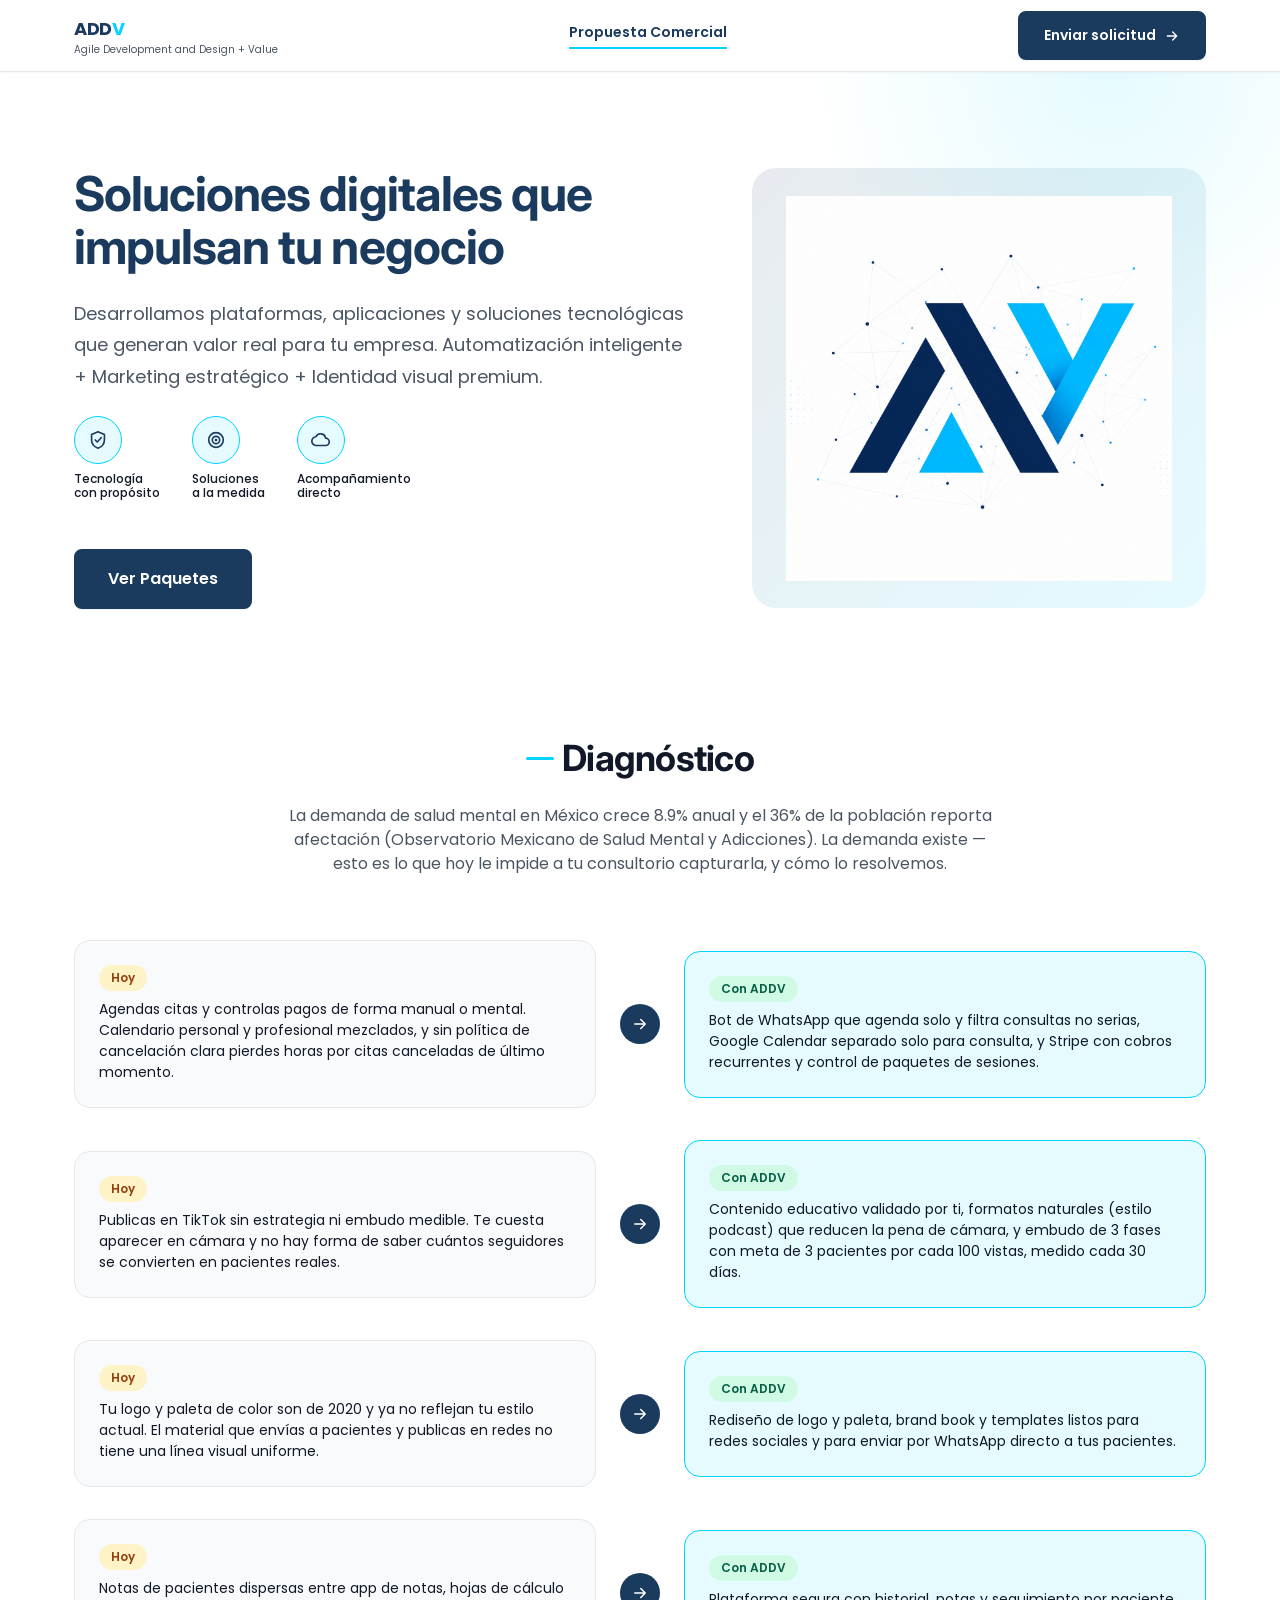
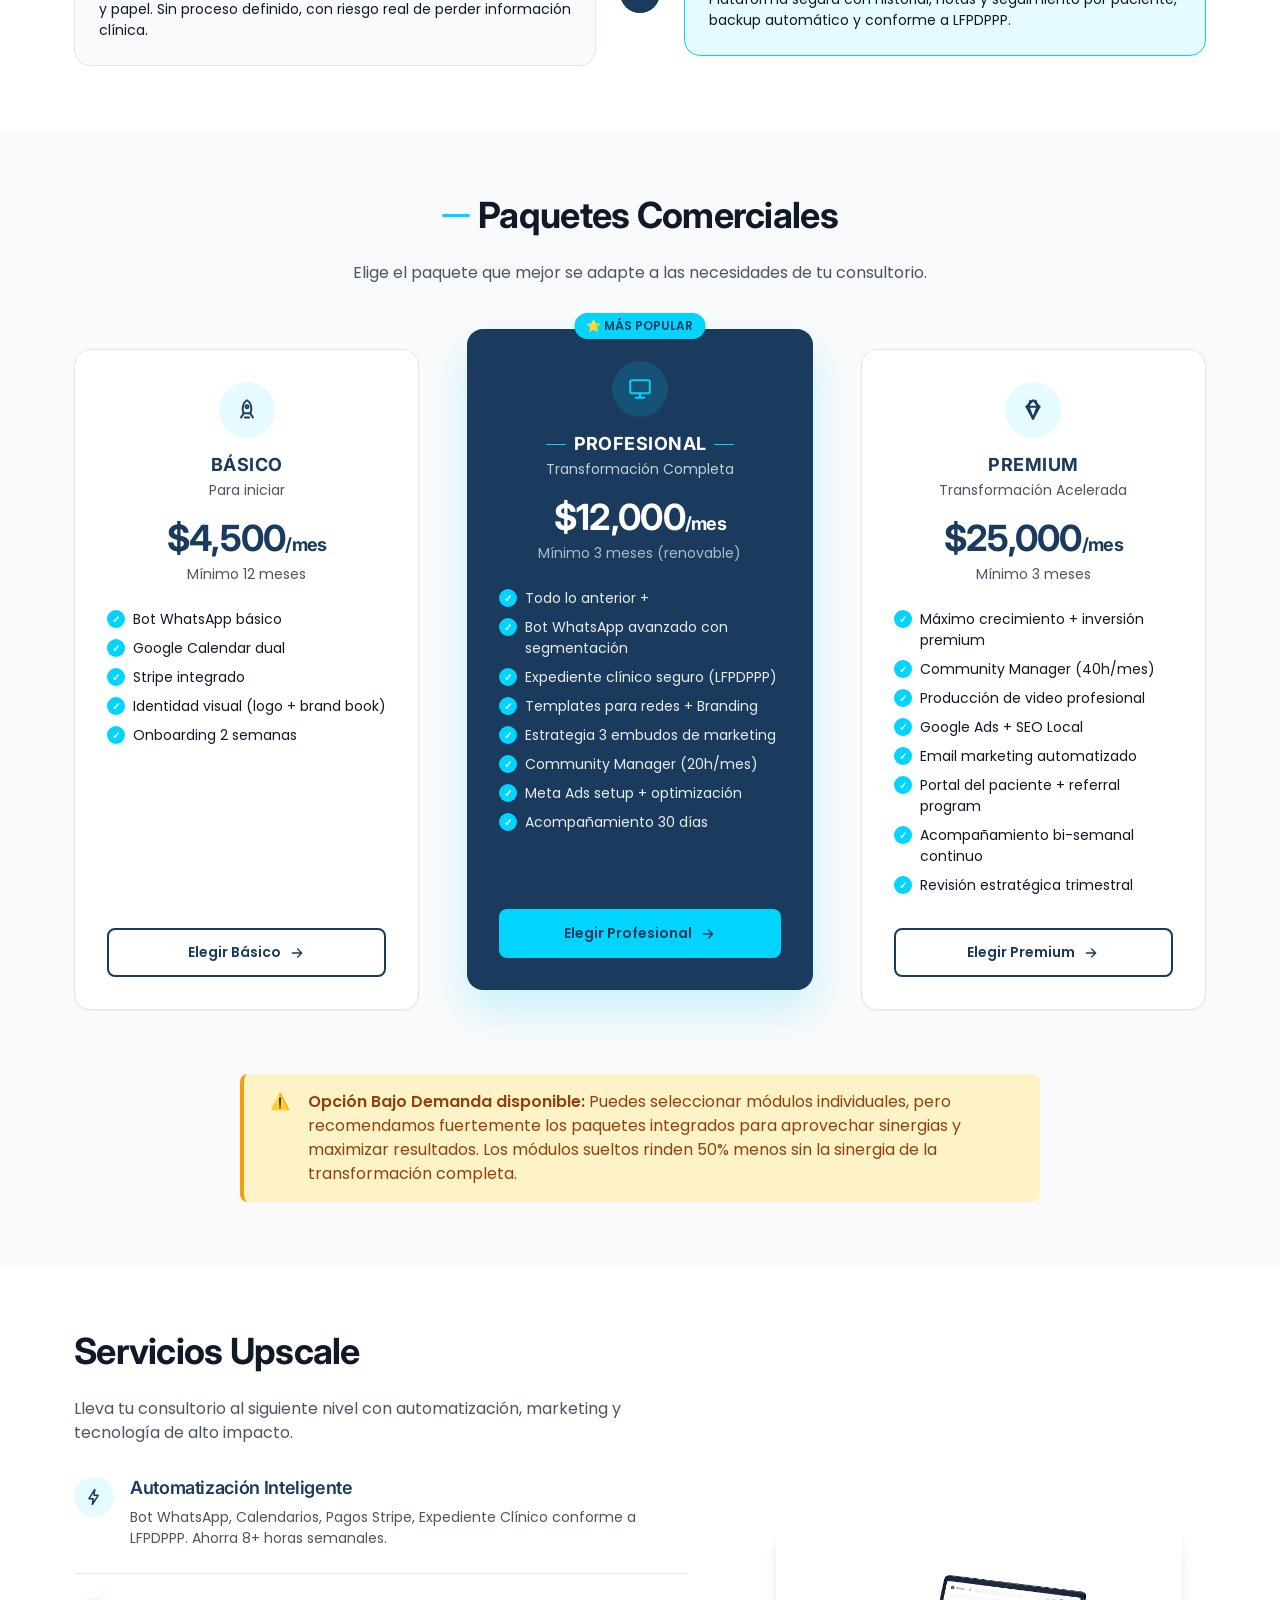
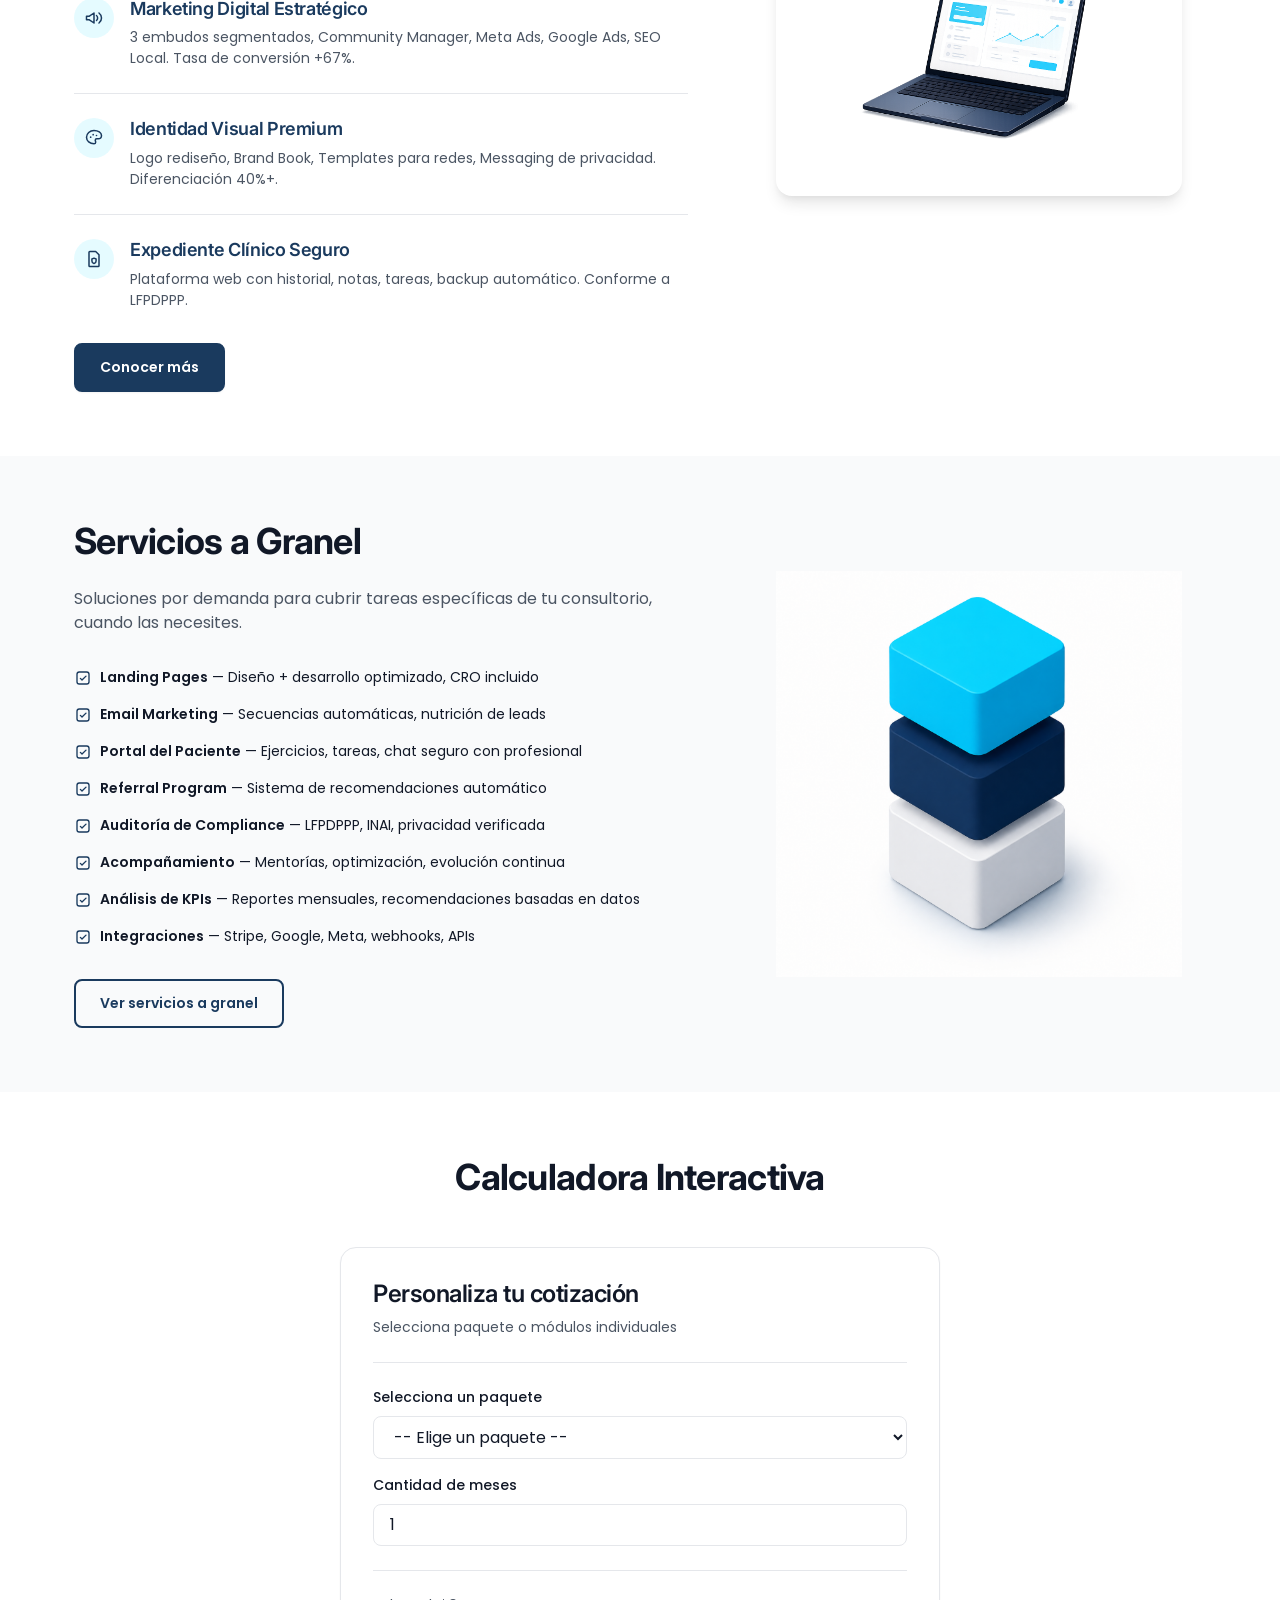
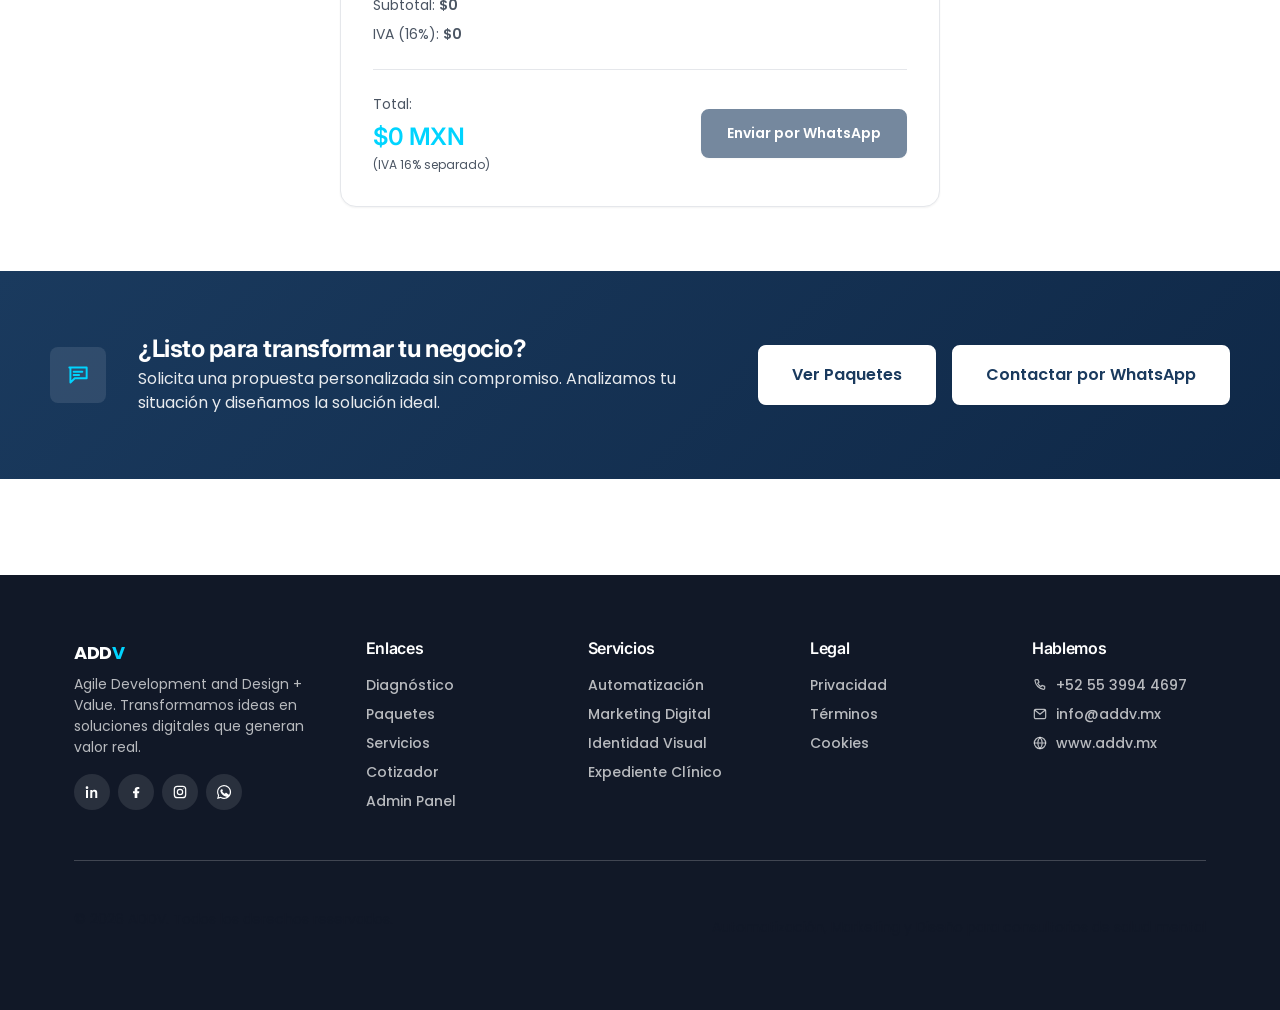
==== index.html @ deb63948 "Initial commit: landing ADDV para Alina + panel admin + config.json publicable - Landing con hero, d" ====
<!DOCTYPE html>
<html lang="es">
<head>
  <meta charset="UTF-8">
  <meta name="viewport" content="width=device-width, initial-scale=1.0">
  <meta name="description" content="ADDV - Propuesta Comercial Integral: Automatización, Marketing Digital, Branding para Consultorios Psicológicos Online.">
  <meta name="theme-color" content="#1a3a5e">
  
  <title>ADDV — Propuesta Comercial Integral | Automatización + Marketing + Branding</title>
  
  <!-- Estilos CSS -->
  <link rel="stylesheet" href="css/variables.css">
  <link rel="stylesheet" href="css/base.css">
  <link rel="stylesheet" href="css/components.css">
  <link rel="stylesheet" href="css/layout.css">
  <link rel="stylesheet" href="css/responsive.css">
  
  <!-- Favicon (placeholder) -->
  <link rel="icon" type="image/svg+xml" href="data:image/svg+xml,<svg xmlns='http://www.w3.org/2000/svg' viewBox='0 0 100 100'><text y='75' font-size='75' font-weight='bold' fill='%231a3a5e'>A</text></svg>">
  
  <!-- Open Graph (para compartir) -->
  <meta property="og:title" content="ADDV — Propuesta Comercial Integral">
  <meta property="og:description" content="Transformación Digital para Consultorios Psicológicos: Automatización, Marketing, Branding.">
  <meta property="og:type" content="website">
  <meta property="og:url" content="https://addv.mx/propuesta">
  <meta property="og:image" content="https://addv.mx/og-image.png">
  
  <!-- Preconnect para performance -->
  <link rel="preconnect" href="https://fonts.googleapis.com">
  <link rel="preconnect" href="https://fonts.gstatic.com" crossorigin>
</head>
<body>
  <!-- ===== SPRITE DE ICONOS (inline, sin dependencias externas) ===== -->
  <svg class="icon-sprite" aria-hidden="true" style="display: none;">
    <symbol id="icon-shield" viewBox="0 0 24 24" fill="none" stroke="currentColor" stroke-width="1.8" stroke-linecap="round" stroke-linejoin="round">
      <path d="M12 3l7 3v6c0 4.5-3 7.5-7 9-4-1.5-7-4.5-7-9V6l7-3z"/>
      <path d="M9 12l2.2 2.2L15.5 9.5"/>
    </symbol>
    <symbol id="icon-target" viewBox="0 0 24 24" fill="none" stroke="currentColor" stroke-width="1.8" stroke-linecap="round" stroke-linejoin="round">
      <circle cx="12" cy="12" r="8"/>
      <circle cx="12" cy="12" r="4"/>
      <circle cx="12" cy="12" r="0.6" fill="currentColor"/>
    </symbol>
    <symbol id="icon-cloud" viewBox="0 0 24 24" fill="none" stroke="currentColor" stroke-width="1.8" stroke-linecap="round" stroke-linejoin="round">
      <path d="M7 18h10a4 4 0 0 0 0-8 5.5 5.5 0 0 0-10.5-1.5A4.5 4.5 0 0 0 7 18z"/>
    </symbol>
    <symbol id="icon-rocket" viewBox="0 0 24 24" fill="none" stroke="currentColor" stroke-width="1.8" stroke-linecap="round" stroke-linejoin="round">
      <path d="M12 3c2.5 1.5 4 4.2 4 8 0 2-1 4-1 4H9s-1-2-1-4c0-3.8 1.5-6.5 4-8z"/>
      <circle cx="12" cy="9" r="1.4"/>
      <path d="M9 15l-2.5 4M15 15l2.5 4M10 19h4"/>
    </symbol>
    <symbol id="icon-monitor" viewBox="0 0 24 24" fill="none" stroke="currentColor" stroke-width="1.8" stroke-linecap="round" stroke-linejoin="round">
      <rect x="3" y="4" width="18" height="12" rx="1.5"/>
      <path d="M8 20h8M12 16v4"/>
    </symbol>
    <symbol id="icon-diamond" viewBox="0 0 24 24" fill="none" stroke="currentColor" stroke-width="1.8" stroke-linecap="round" stroke-linejoin="round">
      <path d="M6 9l6-6 6 6-6 11-6-11z"/>
      <path d="M6 9h12M9.5 3.5L8 9l4 11 4-11-1.5-5.5"/>
    </symbol>
    <symbol id="icon-arrow-right" viewBox="0 0 24 24" fill="none" stroke="currentColor" stroke-width="2" stroke-linecap="round" stroke-linejoin="round">
      <path d="M5 12h14M13 6l6 6-6 6"/>
    </symbol>
    <symbol id="icon-chat" viewBox="0 0 24 24" fill="none" stroke="currentColor" stroke-width="1.8" stroke-linecap="round" stroke-linejoin="round">
      <path d="M4 5h16v10H9l-4 4V5z"/>
      <path d="M8 9h8M8 12h5"/>
    </symbol>
    <symbol id="icon-bolt" viewBox="0 0 24 24" fill="none" stroke="currentColor" stroke-width="1.8" stroke-linecap="round" stroke-linejoin="round">
      <path d="M13 3L6 14h5l-1 7 7-11h-5l1-7z"/>
    </symbol>
    <symbol id="icon-megaphone" viewBox="0 0 24 24" fill="none" stroke="currentColor" stroke-width="1.8" stroke-linecap="round" stroke-linejoin="round">
      <path d="M3 10v4h3l6 4V6L6 10H3z"/>
      <path d="M15 9a4 4 0 0 1 0 6M18 6a7.5 7.5 0 0 1 0 12"/>
    </symbol>
    <symbol id="icon-palette" viewBox="0 0 24 24" fill="none" stroke="currentColor" stroke-width="1.8" stroke-linecap="round" stroke-linejoin="round">
      <path d="M12 3a9 8 0 1 0 0 16c1.5 0 2-1 2-2s-.5-1.5-.5-2.3c0-1 .8-1.7 1.8-1.7H17a4 4 0 0 0 4-4c0-3.3-4-6-9-6z"/>
      <circle cx="8" cy="11" r="1" fill="currentColor" stroke="none"/>
      <circle cx="11" cy="8" r="1" fill="currentColor" stroke="none"/>
      <circle cx="15" cy="9" r="1" fill="currentColor" stroke="none"/>
    </symbol>
    <symbol id="icon-file-shield" viewBox="0 0 24 24" fill="none" stroke="currentColor" stroke-width="1.8" stroke-linecap="round" stroke-linejoin="round">
      <path d="M7 3h7l4 4v13a1 1 0 0 1-1 1H7a1 1 0 0 1-1-1V4a1 1 0 0 1 1-1z"/>
      <path d="M12 11l2.5 1v2.3c0 1.6-1 2.7-2.5 3.2-1.5-.5-2.5-1.6-2.5-3.2V12l2.5-1z"/>
    </symbol>
    <symbol id="icon-check-square" viewBox="0 0 24 24" fill="none" stroke="currentColor" stroke-width="1.8" stroke-linecap="round" stroke-linejoin="round">
      <rect x="4" y="4" width="16" height="16" rx="3"/>
      <path d="M8.5 12.5l2.2 2.2L16 9.5"/>
    </symbol>
    <symbol id="icon-linkedin" viewBox="0 0 24 24" fill="currentColor">
      <path d="M4.5 3.5a2 2 0 1 0 0 4 2 2 0 0 0 0-4zM3 9h3v12H3zM9.5 9H12.4v1.6h.05c.5-.9 1.6-1.8 3.3-1.8 3.5 0 4.15 2.1 4.15 4.9V21h-3v-6.2c0-1.5-.03-3.4-2.1-3.4-2.1 0-2.4 1.6-2.4 3.3V21h-3z"/>
    </symbol>
    <symbol id="icon-facebook" viewBox="0 0 24 24" fill="currentColor">
      <path d="M14 21v-7h2.5l.5-3H14V9c0-.9.3-1.5 1.7-1.5H17V4.8C16.6 4.7 15.5 4.6 14.3 4.6c-2.5 0-4.3 1.5-4.3 4.3V11H7.5v3H10v7z"/>
    </symbol>
    <symbol id="icon-instagram" viewBox="0 0 24 24" fill="none" stroke="currentColor" stroke-width="1.8" stroke-linecap="round" stroke-linejoin="round">
      <rect x="3.5" y="3.5" width="17" height="17" rx="4.5"/>
      <circle cx="12" cy="12" r="4"/>
      <circle cx="17" cy="7" r="0.6" fill="currentColor" stroke="none"/>
    </symbol>
    <symbol id="icon-phone" viewBox="0 0 24 24" fill="none" stroke="currentColor" stroke-width="1.8" stroke-linecap="round" stroke-linejoin="round">
      <path d="M6 4h3l1.5 4-2 1.5a11 11 0 0 0 5 5l1.5-2 4 1.5v3a1.5 1.5 0 0 1-1.6 1.5A15 15 0 0 1 4.5 5.6 1.5 1.5 0 0 1 6 4z"/>
    </symbol>
    <symbol id="icon-mail" viewBox="0 0 24 24" fill="none" stroke="currentColor" stroke-width="1.8" stroke-linecap="round" stroke-linejoin="round">
      <rect x="3.5" y="5" width="17" height="14" rx="2"/>
      <path d="M4.5 6.5L12 12.5l7.5-6"/>
    </symbol>
    <symbol id="icon-globe" viewBox="0 0 24 24" fill="none" stroke="currentColor" stroke-width="1.8" stroke-linecap="round" stroke-linejoin="round">
      <circle cx="12" cy="12" r="8.5"/>
      <path d="M3.5 12h17M12 3.5c2.2 2.3 3.3 5.3 3.3 8.5s-1.1 6.2-3.3 8.5c-2.2-2.3-3.3-5.3-3.3-8.5S9.8 5.8 12 3.5z"/>
    </symbol>
  </svg>

  <!-- ===== HEADER FIJO ===== -->
  <header class="header" role="banner">
    <div class="header-content container">
      <a href="#" class="header-logo" aria-label="ADDV - Inicio">
        <span class="header-logo-mark">ADD<span class="header-logo-accent">V</span></span>
        <span class="header-logo-tagline">Agile Development and Design + Value</span>
      </a>
      <div class="header-nav">
        <a href="#cotizador" class="header-nav-link">Propuesta Comercial</a>
      </div>
      <div class="header-actions">
        <a href="#cotizador" class="btn btn-primary header-cta">
          Enviar solicitud
          <svg aria-hidden="true"><use href="#icon-arrow-right"/></svg>
        </a>
      </div>
    </div>
  </header>

  <!-- ===== MAIN CONTENT ===== -->
  <main>
    <!-- ===== HERO SECTION ===== -->
    <section class="section section-hero" id="inicio" aria-labelledby="hero-title">
      <div class="container">
        <div class="hero">
          <!-- Contenido izquierdo -->
          <div class="hero-content">
            <h1 id="hero-title" data-content-key="hero-title">Soluciones digitales que <span class="text-accent-on-light">impulsan</span> tu negocio</h1>

            <p data-content-key="hero-desc">Desarrollamos plataformas, aplicaciones y soluciones tecnológicas que generan valor real para tu empresa. Automatización inteligente + Marketing estratégico + Identidad visual premium.</p>
            
            <div class="hero-badges">
              <div class="hero-badge">
                <span class="hero-badge-icon"><svg aria-hidden="true"><use href="#icon-shield"/></svg></span>
                <span class="hero-badge-label">Tecnología<br>con propósito</span>
              </div>
              <div class="hero-badge">
                <span class="hero-badge-icon"><svg aria-hidden="true"><use href="#icon-target"/></svg></span>
                <span class="hero-badge-label">Soluciones<br>a la medida</span>
              </div>
              <div class="hero-badge">
                <span class="hero-badge-icon"><svg aria-hidden="true"><use href="#icon-cloud"/></svg></span>
                <span class="hero-badge-label">Acompañamiento<br>directo</span>
              </div>
            </div>

            <a href="#paquetes" class="btn btn-primary btn-lg">Ver Paquetes</a>
          </div>

          <!-- Composición visual derecha -->
          <div class="hero-visual" aria-hidden="true">
            <img class="hero-illustration" src="img/hero-illustration.png" alt="" loading="lazy">
          </div>
        </div>
      </div>
    </section>

    <!-- ===== DIAGNÓSTICO ===== -->
    <section class="section" id="diagnostico" aria-labelledby="diagnostico-title">
      <div class="container">
        <h2 id="diagnostico-title" class="section-title-dashed" style="text-align: center;">Diagnóstico</h2>
        <p class="diagnostico-intro">La demanda de salud mental en México crece 8.9% anual y el 36% de la población reporta afectación (Observatorio Mexicano de Salud Mental y Adicciones). La demanda existe — esto es lo que hoy le impide a tu consultorio capturarla, y cómo lo resolvemos.</p>

        <div class="diagnostico-grid">
          <div class="diagnostico-item">
            <div class="diagnostico-problema">
              <span class="badge badge-warning diagnostico-tag">Hoy</span>
              <p>Agendas citas y controlas pagos de forma manual o mental. Calendario personal y profesional mezclados, y sin política de cancelación clara pierdes horas por citas canceladas de último momento.</p>
            </div>
            <span class="diagnostico-arrow" aria-hidden="true"><svg><use href="#icon-arrow-right"/></svg></span>
            <div class="diagnostico-solucion">
              <span class="badge badge-success diagnostico-tag">Con ADDV</span>
              <p>Bot de WhatsApp que agenda solo y filtra consultas no serias, Google Calendar separado solo para consulta, y Stripe con cobros recurrentes y control de paquetes de sesiones.</p>
            </div>
          </div>

          <div class="diagnostico-item">
            <div class="diagnostico-problema">
              <span class="badge badge-warning diagnostico-tag">Hoy</span>
              <p>Publicas en TikTok sin estrategia ni embudo medible. Te cuesta aparecer en cámara y no hay forma de saber cuántos seguidores se convierten en pacientes reales.</p>
            </div>
            <span class="diagnostico-arrow" aria-hidden="true"><svg><use href="#icon-arrow-right"/></svg></span>
            <div class="diagnostico-solucion">
              <span class="badge badge-success diagnostico-tag">Con ADDV</span>
              <p>Contenido educativo validado por ti, formatos naturales (estilo podcast) que reducen la pena de cámara, y embudo de 3 fases con meta de 3 pacientes por cada 100 vistas, medido cada 30 días.</p>
            </div>
          </div>

          <div class="diagnostico-item">
            <div class="diagnostico-problema">
              <span class="badge badge-warning diagnostico-tag">Hoy</span>
              <p>Tu logo y paleta de color son de 2020 y ya no reflejan tu estilo actual. El material que envías a pacientes y publicas en redes no tiene una línea visual uniforme.</p>
            </div>
            <span class="diagnostico-arrow" aria-hidden="true"><svg><use href="#icon-arrow-right"/></svg></span>
            <div class="diagnostico-solucion">
              <span class="badge badge-success diagnostico-tag">Con ADDV</span>
              <p>Rediseño de logo y paleta, brand book y templates listos para redes sociales y para enviar por WhatsApp directo a tus pacientes.</p>
            </div>
          </div>

          <div class="diagnostico-item">
            <div class="diagnostico-problema">
              <span class="badge badge-warning diagnostico-tag">Hoy</span>
              <p>Notas de pacientes dispersas entre app de notas, hojas de cálculo y papel. Sin proceso definido, con riesgo real de perder información clínica.</p>
            </div>
            <span class="diagnostico-arrow" aria-hidden="true"><svg><use href="#icon-arrow-right"/></svg></span>
            <div class="diagnostico-solucion">
              <span class="badge badge-success diagnostico-tag">Con ADDV</span>
              <p>Plataforma segura con historial, notas y seguimiento por paciente, backup automático y conforme a LFPDPPP.</p>
            </div>
          </div>
        </div>
      </div>
    </section>

    <!-- ===== PAQUETES SECTION ===== -->
    <section class="section section-alt" id="paquetes" aria-labelledby="paquetes-title">
      <div class="container">
        <h2 id="paquetes-title" class="section-title-dashed" style="text-align: center;">Paquetes Comerciales</h2>
        <p style="text-align: center; color: var(--color-gray-600); margin-bottom: var(--space-3xl);">Elige el paquete que mejor se adapte a las necesidades de tu consultorio.</p>

        <div class="pricing-cards">
          <!-- Paquete Básico -->
          <div class="pricing-card">
            <div class="card">
              <div class="pricing-icon"><svg aria-hidden="true"><use href="#icon-rocket"/></svg></div>

              <div class="pricing-header">
                <h3 class="pricing-name">Básico</h3>
                <p class="pricing-subtitle">Para iniciar</p>
                <h4 class="pricing-price" data-price-for="basico">$4,500<span style="font-size: 0.5em;">/mes</span></h4>
                <p class="pricing-price-desc">Mínimo 12 meses</p>
              </div>

              <div class="pricing-features">
                <div class="pricing-feature">Bot WhatsApp básico</div>
                <div class="pricing-feature">Google Calendar dual</div>
                <div class="pricing-feature">Stripe integrado</div>
                <div class="pricing-feature">Identidad visual (logo + brand book)</div>
                <div class="pricing-feature">Onboarding 2 semanas</div>
              </div>

              <div class="pricing-cta">
                <button class="btn btn-secondary btn-full" onclick="selectPackage('basico')">Elegir Básico <svg aria-hidden="true" style="width:16px;height:16px;"><use href="#icon-arrow-right"/></svg></button>
              </div>
            </div>
          </div>

          <!-- Paquete Profesional (Featured) -->
          <div class="pricing-card featured">
            <div class="card">
              <span class="badge badge-accent-solid pricing-badge-float">⭐ MÁS POPULAR</span>

              <div class="pricing-icon"><svg aria-hidden="true"><use href="#icon-monitor"/></svg></div>

              <div class="pricing-header">
                <h3 class="pricing-name pricing-name-dashed">Profesional</h3>
                <p class="pricing-subtitle">Transformación Completa</p>
                <h4 class="pricing-price" data-price-for="profesional">$12,000<span style="font-size: 0.5em;">/mes</span></h4>
                <p class="pricing-price-desc">Mínimo 3 meses (renovable)</p>
              </div>

              <div class="pricing-features">
                <div class="pricing-feature">Todo lo anterior +</div>
                <div class="pricing-feature">Bot WhatsApp avanzado con segmentación</div>
                <div class="pricing-feature">Expediente clínico seguro (LFPDPPP)</div>
                <div class="pricing-feature">Templates para redes + Branding</div>
                <div class="pricing-feature">Estrategia 3 embudos de marketing</div>
                <div class="pricing-feature">Community Manager (20h/mes)</div>
                <div class="pricing-feature">Meta Ads setup + optimización</div>
                <div class="pricing-feature">Acompañamiento 30 días</div>
              </div>

              <div class="pricing-cta">
                <button class="btn btn-accent btn-full" onclick="selectPackage('profesional')">Elegir Profesional <svg aria-hidden="true" style="width:16px;height:16px;"><use href="#icon-arrow-right"/></svg></button>
              </div>
            </div>
          </div>

          <!-- Paquete Premium -->
          <div class="pricing-card">
            <div class="card">
              <div class="pricing-icon"><svg aria-hidden="true"><use href="#icon-diamond"/></svg></div>

              <div class="pricing-header">
                <h3 class="pricing-name">Premium</h3>
                <p class="pricing-subtitle">Transformación Acelerada</p>
                <h4 class="pricing-price" data-price-for="premium">$25,000<span style="font-size: 0.5em;">/mes</span></h4>
                <p class="pricing-price-desc">Mínimo 3 meses</p>
              </div>

              <div class="pricing-features">
                <div class="pricing-feature">Máximo crecimiento + inversión premium</div>
                <div class="pricing-feature">Community Manager (40h/mes)</div>
                <div class="pricing-feature">Producción de video profesional</div>
                <div class="pricing-feature">Google Ads + SEO Local</div>
                <div class="pricing-feature">Email marketing automatizado</div>
                <div class="pricing-feature">Portal del paciente + referral program</div>
                <div class="pricing-feature">Acompañamiento bi-semanal continuo</div>
                <div class="pricing-feature">Revisión estratégica trimestral</div>
              </div>

              <div class="pricing-cta">
                <button class="btn btn-secondary btn-full" onclick="selectPackage('premium')">Elegir Premium <svg aria-hidden="true" style="width:16px;height:16px;"><use href="#icon-arrow-right"/></svg></button>
              </div>
            </div>
          </div>
        </div>
        
        <!-- Advertencia Bajo Demanda -->
        <div class="alert alert-warning mt-2xl" role="alert" style="max-width: 800px; margin: var(--space-3xl) auto 0;">
          <div class="alert-icon">⚠️</div>
          <div class="alert-content">
            <strong>Opción Bajo Demanda disponible:</strong> Puedes seleccionar módulos individuales, pero recomendamos fuertemente los paquetes integrados para aprovechar sinergias y maximizar resultados. Los módulos sueltos rinden 50% menos sin la sinergia de la transformación completa.
          </div>
        </div>
      </div>
    </section>

    <!-- ===== SERVICIOS UPSCALE SECTION ===== -->
    <section class="section" id="servicios" aria-labelledby="servicios-title">
      <div class="container">
        <div class="services-grid">
          <div class="services-list-col">
            <h2 id="servicios-title">Servicios Upscale</h2>
            <p class="services-intro">Lleva tu consultorio al siguiente nivel con automatización, marketing y tecnología de alto impacto.</p>

            <div class="services-list">
              <div class="service-item">
                <span class="service-icon"><svg aria-hidden="true"><use href="#icon-bolt"/></svg></span>
                <div>
                  <h3 class="service-name">Automatización Inteligente</h3>
                  <p class="service-desc">Bot WhatsApp, Calendarios, Pagos Stripe, Expediente Clínico conforme a LFPDPPP. Ahorra 8+ horas semanales.</p>
                </div>
              </div>
              <div class="service-item">
                <span class="service-icon"><svg aria-hidden="true"><use href="#icon-megaphone"/></svg></span>
                <div>
                  <h3 class="service-name">Marketing Digital Estratégico</h3>
                  <p class="service-desc">3 embudos segmentados, Community Manager, Meta Ads, Google Ads, SEO Local. Tasa de conversión +67%.</p>
                </div>
              </div>
              <div class="service-item">
                <span class="service-icon"><svg aria-hidden="true"><use href="#icon-palette"/></svg></span>
                <div>
                  <h3 class="service-name">Identidad Visual Premium</h3>
                  <p class="service-desc">Logo rediseño, Brand Book, Templates para redes, Messaging de privacidad. Diferenciación 40%+.</p>
                </div>
              </div>
              <div class="service-item">
                <span class="service-icon"><svg aria-hidden="true"><use href="#icon-file-shield"/></svg></span>
                <div>
                  <h3 class="service-name">Expediente Clínico Seguro</h3>
                  <p class="service-desc">Plataforma web con historial, notas, tareas, backup automático. Conforme a LFPDPPP.</p>
                </div>
              </div>
            </div>

            <a href="#cotizador" class="btn btn-primary service-cta">Conocer más</a>
          </div>

          <div class="services-visual" aria-hidden="true">
            <img class="services-visual-img services-visual-img-framed" src="img/servicios-upscale.png" alt="" loading="lazy">
          </div>
        </div>
      </div>
    </section>

    <!-- ===== SERVICIOS A GRANEL ===== -->
    <section class="section section-alt" aria-labelledby="servicios-granel-title">
      <div class="container">
        <div class="services-grid">
          <div class="services-list-col">
            <h2 id="servicios-granel-title">Servicios a Granel</h2>
            <p class="services-intro">Soluciones por demanda para cubrir tareas específicas de tu consultorio, cuando las necesites.</p>

            <div class="service-checklist">
              <div class="service-checklist-item">
                <svg class="service-checklist-icon" aria-hidden="true"><use href="#icon-check-square"/></svg>
                <span><strong>Landing Pages</strong> — Diseño + desarrollo optimizado, CRO incluido</span>
              </div>
              <div class="service-checklist-item">
                <svg class="service-checklist-icon" aria-hidden="true"><use href="#icon-check-square"/></svg>
                <span><strong>Email Marketing</strong> — Secuencias automáticas, nutrición de leads</span>
              </div>
              <div class="service-checklist-item">
                <svg class="service-checklist-icon" aria-hidden="true"><use href="#icon-check-square"/></svg>
                <span><strong>Portal del Paciente</strong> — Ejercicios, tareas, chat seguro con profesional</span>
              </div>
              <div class="service-checklist-item">
                <svg class="service-checklist-icon" aria-hidden="true"><use href="#icon-check-square"/></svg>
                <span><strong>Referral Program</strong> — Sistema de recomendaciones automático</span>
              </div>
              <div class="service-checklist-item">
                <svg class="service-checklist-icon" aria-hidden="true"><use href="#icon-check-square"/></svg>
                <span><strong>Auditoría de Compliance</strong> — LFPDPPP, INAI, privacidad verificada</span>
              </div>
              <div class="service-checklist-item">
                <svg class="service-checklist-icon" aria-hidden="true"><use href="#icon-check-square"/></svg>
                <span><strong>Acompañamiento</strong> — Mentorías, optimización, evolución continua</span>
              </div>
              <div class="service-checklist-item">
                <svg class="service-checklist-icon" aria-hidden="true"><use href="#icon-check-square"/></svg>
                <span><strong>Análisis de KPIs</strong> — Reportes mensuales, recomendaciones basadas en datos</span>
              </div>
              <div class="service-checklist-item">
                <svg class="service-checklist-icon" aria-hidden="true"><use href="#icon-check-square"/></svg>
                <span><strong>Integraciones</strong> — Stripe, Google, Meta, webhooks, APIs</span>
              </div>
            </div>

            <a href="#cotizador" class="btn btn-secondary service-cta">Ver servicios a granel</a>
          </div>

          <div class="services-visual" aria-hidden="true">
            <img class="services-visual-img" src="img/servicios-granel.png" alt="" loading="lazy">
          </div>
        </div>
      </div>
    </section>

    <!-- ===== COTIZADOR INTERACTIVO ===== -->
    <section class="section" id="cotizador" aria-labelledby="cotizador-title">
      <div class="container container-lg">
        <h2 id="cotizador-title" style="text-align: center; margin-bottom: var(--space-2xl);">Calculadora Interactiva</h2>
        
        <div class="card" style="max-width: 600px; margin: 0 auto;">
          <div class="card-header">
            <h3>Personaliza tu cotización</h3>
            <p style="margin: var(--space-sm) 0 0; color: var(--color-gray-600); font-size: var(--font-size-sm);">Selecciona paquete o módulos individuales</p>
          </div>
          
          <div class="card-body">
            <!-- Inputs del cotizador van aquí (JavaScript) -->
            <div id="cotizador-contenido">
              <!-- Generado por JavaScript -->
            </div>
          </div>
          
          <div class="card-footer">
            <div>
              <p style="margin: 0; font-size: var(--font-size-sm); color: var(--color-gray-600);">Total:</p>
              <h3 id="total-precio" style="margin: var(--space-sm) 0 0; color: var(--color-cyan);">$0.00 MXN</h3>
              <p style="margin: var(--space-xs) 0 0; font-size: 0.75rem; color: var(--color-gray-600);">(IVA 16% separado)</p>
            </div>
            <button class="btn btn-primary" id="btn-whatsapp" onclick="openWhatsApp()">
              Enviar por WhatsApp
            </button>
          </div>
        </div>
      </div>
    </section>

    <!-- ===== CTA FINAL ===== -->
    <section class="cta-section">
      <div class="cta-content cta-bar">
        <span class="cta-bar-icon"><svg aria-hidden="true"><use href="#icon-chat"/></svg></span>
        <div class="cta-bar-text">
          <h2 data-content-key="cta-title">¿Listo para transformar tu negocio?</h2>
          <p data-content-key="cta-desc">Solicita una propuesta personalizada sin compromiso. Analizamos tu situación y diseñamos la solución ideal.</p>
        </div>
        <div class="cta-buttons">
          <a href="#paquetes" class="btn btn-accent btn-lg">Ver Paquetes</a>
          <button class="btn btn-accent btn-lg" onclick="openWhatsApp()">Contactar por WhatsApp</button>
        </div>
      </div>
    </section>
  </main>

  <!-- ===== FOOTER ===== -->
  <footer class="footer" role="contentinfo">
    <div class="container">
      <div class="footer-content">
        <div class="footer-section footer-section-brand">
          <a href="#" class="header-logo" aria-label="ADDV - Inicio" style="color: var(--color-white);">
            <span class="header-logo-mark">ADD<span class="header-logo-accent">V</span></span>
          </a>
          <p style="font-size: var(--font-size-sm); color: rgba(255, 255, 255, 0.7); margin: var(--space-sm) 0 var(--space-md);">Agile Development and Design + Value. Transformamos ideas en soluciones digitales que generan valor real.</p>
          <div class="footer-social">
            <a href="#" aria-label="LinkedIn"><svg aria-hidden="true"><use href="#icon-linkedin"/></svg></a>
            <a href="#" aria-label="Facebook"><svg aria-hidden="true"><use href="#icon-facebook"/></svg></a>
            <a href="#" aria-label="Instagram"><svg aria-hidden="true"><use href="#icon-instagram"/></svg></a>
            <a href="https://wa.me/525539944697" target="_blank" rel="noopener noreferrer" aria-label="WhatsApp">
              <svg viewBox="0 0 448 512" fill="currentColor" aria-hidden="true">
                <path d="M380.9 97.1C339 55.1 283.2 32 223.9 32c-122.4 0-222 99.6-222 222 0 39.2 10.3 77.4 29.8 111L2 480l117.7-30.9c32.4 17.7 68.9 27 106.1 27h.1c122.3 0 224.1-99.6 224.1-222 0-59.3-25.2-115-69.1-157zm-157 341.6c-33.2 0-65.7-8.9-94-25.7l-6.7-4-70 18.4L71 359.5l-4.4-7c-18.5-29.4-28.2-63.3-28.2-98.2 0-101.7 82.8-184.5 184.6-184.5 49.3 0 95.6 19.2 130.4 54.1 34.8 34.9 56.2 81.2 56.1 130.5 0 101.8-84.9 184.6-186.6 184.6zm101.2-138.2c-5.5-2.8-32.8-16.2-37.9-18-5.1-1.9-8.8-2.8-12.5 2.8-3.7 5.6-14.3 18-17.6 21.7-3.2 3.7-6.5 4.2-12 1.4-32.6-16.3-54-29.1-75.6-66-5.7-9.8 5.7-9.1 16.3-30.3 1.8-3.7.9-6.9-.6-9.7-1.5-2.8-6.6-16-12.1-27.6-4.4-9.2-9-8.9-13.4-9.1-3.7-.2-7.9-.2-12.1-.2-4.2 0-11 1.6-16.9 7.8-5.9 6.2-22.6 22.1-22.6 53.9 0 31.8 24.4 62.5 27.8 66.9 3.4 4.4 47 71.8 115.4 97.8 57.4 21.3 68.9 17.1 81.4 16 12.5-1.1 40.3-16.5 46-32.4 5.7-15.9 5.7-29.6 4-32.4-1.7-2.8-6.3-4.5-13.1-7.9z"/>
              </svg>
            </a>
          </div>
        </div>

        <div class="footer-section">
          <h4>Enlaces</h4>
          <div class="footer-links">
            <a href="#diagnostico">Diagnóstico</a>
            <a href="#paquetes">Paquetes</a>
            <a href="#servicios">Servicios</a>
            <a href="#cotizador">Cotizador</a>
            <a href="login.html">Admin Panel</a>
          </div>
        </div>

        <div class="footer-section">
          <h4>Servicios</h4>
          <div class="footer-links">
            <a href="#servicios">Automatización</a>
            <a href="#servicios">Marketing Digital</a>
            <a href="#servicios">Identidad Visual</a>
            <a href="#servicios">Expediente Clínico</a>
          </div>
        </div>

        <div class="footer-section">
          <h4>Legal</h4>
          <div class="footer-links">
            <a href="#">Privacidad</a>
            <a href="#">Términos</a>
            <a href="#">Cookies</a>
          </div>
        </div>

        <div class="footer-section">
          <h4>Hablemos</h4>
          <div class="footer-links footer-links-icon">
            <a href="tel:+525539944697"><svg aria-hidden="true"><use href="#icon-phone"/></svg> +52 55 3994 4697</a>
            <a href="mailto:info@addv.mx"><svg aria-hidden="true"><use href="#icon-mail"/></svg> info@addv.mx</a>
            <a href="https://wa.me/525539944697" target="_blank" rel="noopener noreferrer"><svg aria-hidden="true"><use href="#icon-globe"/></svg> www.addv.mx</a>
          </div>
        </div>
      </div>

      <div class="footer-divider"></div>

      <div class="footer-bottom">
        <p>&copy; 2026 ADDV. Todos los derechos reservados.</p>
        <p>Automatización, Marketing y Diseño para consultorios de salud mental</p>
      </div>
    </div>
  </footer>

  <!-- ===== SCRIPTS ===== -->
  <script src="js/cotizador.js"></script>
  <script src="js/whatsapp.js"></script>
  <script src="js/main.js"></script>
</body>
</html>
---- css/variables.css ----
/**
 * ADDV Landing Page — Design Tokens
 * Sistema de variables CSS para consistencia visual
 * Paleta: Navy + Cyan + Blanco (WCAG AA)
 */

:root {
  /* ===== COLOR TOKENS ===== */
  
  /* Primarios (Brandbook ADDV) */
  --color-navy: #1a3a5e;          /* Confianza, corporativo */
  --color-cyan: #00d4ff;          /* Innovación, acento */
  --color-white: #ffffff;         /* Limpieza, fondo principal */
  
  /* Grises Neutrales (escalera WCAG AA) */
  --color-gray-50: #f9fafb;       /* Fondo muy ligero */
  --color-gray-100: #f3f4f6;      /* Separador, backgrounds secundarios */
  --color-gray-200: #e5e7eb;      /* Bordes, dividers */
  --color-gray-300: #d1d5db;      /* Borders destacados */
  --color-gray-600: #4b5563;      /* Texto secundario */
  --color-gray-900: #111827;      /* Texto principal */
  
  /* Semánticos */
  --color-success: #10b981;       /* Verde, confirmación, checkmarks */
  --color-warning: #f59e0b;       /* Ámbar, atención */
  --color-error: #ef4444;         /* Rojo, errores, validación */
  
  /* Overlays y Transparencias */
  --color-navy-10: rgba(26, 58, 94, 0.1);    /* Ligero overlay navy */
  --color-navy-5: rgba(26, 58, 94, 0.05);    /* Muy ligero overlay navy */
  --color-cyan-10: rgba(0, 212, 255, 0.1);   /* Ligero overlay cyan */
  --color-black-10: rgba(0, 0, 0, 0.1);      /* Shadow base */
  
  /* ===== TYPOGRAPHY TOKENS ===== */
  
  /* Familias */
  --font-display: 'Inter', -apple-system, BlinkMacSystemFont, 'Segoe UI', sans-serif;
  --font-body: 'Poppins', -apple-system, BlinkMacSystemFont, 'Segoe UI', sans-serif;
  --font-mono: 'SF Mono', Monaco, 'Cascadia Code', 'Roboto Mono', monospace;
  
  /* Weights */
  --font-weight-regular: 400;
  --font-weight-medium: 500;
  --font-weight-semibold: 600;
  --font-weight-bold: 700;
  
  /* Type Scale (basada en 8px baseline) */
  --font-size-xs: 0.75rem;        /* 12px - Captions */
  --font-size-sm: 0.875rem;       /* 14px - Small text, labels */
  --font-size-base: 1rem;         /* 16px - Body text */
  --font-size-lg: 1.125rem;       /* 18px - Larger body */
  --font-size-xl: 1.5rem;         /* 24px - H3 */
  --font-size-2xl: 2.25rem;       /* 36px - H2 */
  --font-size-3xl: 3rem;          /* 48px - H1 */
  
  /* Line Heights */
  --line-height-tight: 1.2;       /* Headings */
  --line-height-normal: 1.5;      /* Body text */
  --line-height-relaxed: 1.75;    /* Descripciones largas */
  
  /* Letter Spacing */
  --letter-spacing-tight: -0.02em;
  --letter-spacing-normal: 0;
  --letter-spacing-wide: 0.025em;
  
  /* ===== SPACING TOKENS ===== */
  
  /* Sistema 8px base */
  --space-xs: 0.25rem;            /* 4px */
  --space-sm: 0.5rem;             /* 8px */
  --space-md: 1rem;               /* 16px */
  --space-lg: 1.5rem;             /* 24px */
  --space-xl: 2rem;               /* 32px */
  --space-2xl: 3rem;              /* 48px */
  --space-3xl: 4rem;              /* 64px */
  --space-4xl: 6rem;              /* 96px */
  
  /* ===== BORDER RADIUS ===== */
  
  --radius-none: 0;
  --radius-sm: 0.25rem;           /* 4px - Botones pequeños */
  --radius-md: 0.5rem;            /* 8px - Componentes base */
  --radius-lg: 1rem;              /* 16px - Cards, modals */
  --radius-xl: 1.5rem;            /* 24px - Large components */
  --radius-full: 9999px;          /* Completamente redondeado */
  
  /* ===== SHADOWS ===== */
  
  /* Sombras sutiles (elevation system) */
  --shadow-none: none;
  
  --shadow-sm: 0 1px 2px 0 rgba(0, 0, 0, 0.05);
  
  --shadow-md: 0 4px 6px -1px rgba(0, 0, 0, 0.1),
               0 2px 4px -1px rgba(0, 0, 0, 0.06);
  
  --shadow-lg: 0 10px 15px -3px rgba(0, 0, 0, 0.1),
               0 4px 6px -2px rgba(0, 0, 0, 0.05);
  
  --shadow-xl: 0 20px 25px -5px rgba(0, 0, 0, 0.1),
               0 10px 10px -5px rgba(0, 0, 0, 0.04);
  
  /* Sombra hover (para elementos interactivos) */
  --shadow-hover: 0 12px 20px -4px rgba(0, 0, 0, 0.12);
  
  /* ===== TRANSITIONS ===== */
  
  --transition-fast: 150ms cubic-bezier(0.4, 0, 0.2, 1);
  --transition-base: 200ms cubic-bezier(0.4, 0, 0.2, 1);
  --transition-slow: 300ms cubic-bezier(0.4, 0, 0.2, 1);
  
  /* ===== BREAKPOINTS ===== */
  
  /* Mobile-first approach */
  /* sm: 640px, md: 768px, lg: 1024px, xl: 1280px, 2xl: 1536px */
  
  /* ===== Z-INDEX SCALE ===== */
  
  --z-dropdown: 1000;
  --z-sticky: 20;
  --z-fixed: 30;
  --z-modal-backdrop: 40;
  --z-modal: 50;
  --z-popover: 60;
  --z-tooltip: 70;
  --z-notification: 80;
  --z-whatsapp-button: 100;       /* Botón WhatsApp flotante */
  
  /* ===== GRID ===== */
  
  --grid-columns: 12;
  --grid-gap: var(--space-md);    /* 16px entre columns */
  --max-width-container: 1180px;  /* Ancho máximo de contenedor */
  
  /* ===== ACCESIBILIDAD ===== */
  
  /* Para respeto a prefers-reduced-motion */
  --animation-duration: var(--transition-base);
  
  @media (prefers-reduced-motion: reduce) {
    --animation-duration: 0.01ms;
    --transition-fast: 0.01ms;
    --transition-base: 0.01ms;
    --transition-slow: 0.01ms;
  }
}

/* ===== CONTRASTE WCAG AA VERIFICADO ===== */

/*
  Navy (#1a3a5e) + White (#ffffff): ratio 7.2:1 ✓ (AAA)
  Cyan (#00d4ff) + Navy (#1a3a5e): ratio 3.1:1 ✓ (AA, botones)
  Gray-900 (#111827) + White: ratio 13.2:1 ✓ (AAA, texto)
  Gray-600 (#4b5563) + White: ratio 5.2:1 ✓ (AA, texto secundario)
*/

/* ===== TIPOGRAFÍA NOTAS ===== */

/*
  Inter: Display, headings (H1, H2) - Moderna, confiable
  Poppins: Body, UI, labels - Cálida, accesible
  
  Escala:
  H1: 48px (3xl), bold, tight leading (1.2)
  H2: 36px (2xl), bold, tight leading (1.2)
  H3: 24px (xl), semibold, normal leading (1.5)
  Body: 16px (base), regular, normal leading (1.5)
  Caption: 12px (xs), regular, normal leading (1.5)
  Button: 14px (sm), semibold, normal leading (1.5)
*/
---- css/base.css ----
/**
 * ADDV Landing Page — Base Styles
 * Reset CSS + Tipografía Global + Estilos de elementos HTML base
 */

/* ===== IMPORT FONTS ===== */

@import url('https://fonts.googleapis.com/css2?family=Inter:wght@400;500;600;700&family=Poppins:wght@400;500;600;700&display=swap');

/* ===== RESET & NORMALIZE ===== */

*,
*::before,
*::after {
  margin: 0;
  padding: 0;
  box-sizing: border-box;
}

html {
  font-size: 16px;              /* 1rem = 16px */
  -webkit-font-smoothing: antialiased;
  -moz-osx-font-smoothing: grayscale;
  scroll-behavior: smooth;      /* Scroll suave (respeta prefers-reduced-motion) */
}

/* ===== BODY ===== */

body {
  font-family: var(--font-body);
  font-size: var(--font-size-base);
  font-weight: var(--font-weight-regular);
  line-height: var(--line-height-normal);
  color: var(--color-gray-900);
  background-color: var(--color-white);
  overflow-x: hidden;           /* Evita scroll horizontal accidental */
}

/* ===== HEADINGS ===== */

h1, h2, h3, h4, h5, h6 {
  font-family: var(--font-display);
  font-weight: var(--font-weight-bold);
  line-height: var(--line-height-tight);
  letter-spacing: var(--letter-spacing-tight);
  color: var(--color-gray-900);
  margin-bottom: var(--space-md);
}

h1 {
  font-size: var(--font-size-3xl);
  margin-bottom: var(--space-lg);
}

h2 {
  font-size: var(--font-size-2xl);
  margin-bottom: var(--space-lg);
}

h3 {
  font-size: var(--font-size-xl);
  font-weight: var(--font-weight-semibold);
  margin-bottom: var(--space-md);
}

h4, h5, h6 {
  font-size: var(--font-size-lg);
  font-weight: var(--font-weight-semibold);
  margin-bottom: var(--space-sm);
}

/* ===== PARAGRAPH & TEXT ===== */

p {
  margin-bottom: var(--space-md);
  color: var(--color-gray-900);
}

p:last-child {
  margin-bottom: 0;
}

small, .text-sm {
  font-size: var(--font-size-sm);
  color: var(--color-gray-600);
}

strong, .font-semibold {
  font-weight: var(--font-weight-semibold);
}

em, .font-italic {
  font-style: italic;
}

/* ===== LINKS ===== */

a {
  color: var(--color-cyan);
  text-decoration: none;
  transition: color var(--transition-fast);
  font-weight: var(--font-weight-medium);
}

a:hover {
  color: var(--color-navy);
  text-decoration: underline;
}

a:focus {
  outline: 2px solid var(--color-cyan);
  outline-offset: 2px;
  border-radius: var(--radius-sm);
}

/* ===== LISTS ===== */

ul, ol {
  margin-bottom: var(--space-md);
  margin-left: var(--space-lg);
}

li {
  margin-bottom: var(--space-sm);
  line-height: var(--line-height-normal);
}

li:last-child {
  margin-bottom: 0;
}

/* ===== CODE & PREFORMATTED ===== */

code, pre {
  font-family: var(--font-mono);
  font-size: var(--font-size-sm);
  background-color: var(--color-gray-100);
  border-radius: var(--radius-md);
  color: var(--color-gray-900);
}

code {
  padding: var(--space-xs) var(--space-sm);
  display: inline-block;
  margin: 0 var(--space-xs);
}

pre {
  padding: var(--space-md);
  overflow-x: auto;
  margin-bottom: var(--space-md);
}

pre code {
  background-color: transparent;
  padding: 0;
  margin: 0;
  display: block;
}

/* ===== FORM ELEMENTS ===== */

input,
select,
textarea,
button {
  font-family: inherit;
  font-size: inherit;
  line-height: inherit;
  color: inherit;
}

input[type="text"],
input[type="email"],
input[type="number"],
input[type="tel"],
select,
textarea {
  width: 100%;
  padding: var(--space-sm) var(--space-md);
  border: 1px solid var(--color-gray-200);
  border-radius: var(--radius-md);
  background-color: var(--color-white);
  color: var(--color-gray-900);
  transition: border-color var(--transition-fast),
              box-shadow var(--transition-fast);
}

input[type="text"]:focus,
input[type="email"]:focus,
input[type="number"]:focus,
input[type="tel"]:focus,
select:focus,
textarea:focus {
  outline: none;
  border-color: var(--color-cyan);
  box-shadow: 0 0 0 3px var(--color-cyan-10);
}

input[type="text"]:disabled,
input[type="email"]:disabled,
select:disabled,
textarea:disabled {
  background-color: var(--color-gray-50);
  color: var(--color-gray-600);
  cursor: not-allowed;
  opacity: 0.6;
}

textarea {
  resize: vertical;
  min-height: 120px;
}

/* ===== BUTTONS ===== */

button,
.button {
  cursor: pointer;
  border: none;
  border-radius: var(--radius-md);
  font-weight: var(--font-weight-semibold);
  font-size: var(--font-size-sm);
  padding: var(--space-sm) var(--space-md);
  transition: all var(--transition-fast);
  display: inline-flex;
  align-items: center;
  justify-content: center;
  gap: var(--space-sm);
  white-space: nowrap;
  user-select: none;
}

button:disabled,
.button:disabled {
  opacity: 0.5;
  cursor: not-allowed;
}

/* Variantes de botones definidas en components.css */

/* ===== IMAGES ===== */

img {
  max-width: 100%;
  height: auto;
  display: block;
}

svg {
  max-width: 100%;
  height: auto;
  display: block;
}

/* ===== TABLES ===== */

table {
  width: 100%;
  border-collapse: collapse;
  margin-bottom: var(--space-lg);
  border-spacing: 0;
}

thead {
  background-color: var(--color-gray-100);
}

th {
  padding: var(--space-md);
  text-align: left;
  font-weight: var(--font-weight-semibold);
  border-bottom: 2px solid var(--color-gray-200);
  color: var(--color-gray-900);
}

td {
  padding: var(--space-md);
  border-bottom: 1px solid var(--color-gray-200);
}

tbody tr:hover {
  background-color: var(--color-gray-50);
}

/* ===== BLOCKQUOTE ===== */

blockquote {
  border-left: 4px solid var(--color-cyan);
  padding-left: var(--space-lg);
  margin-left: 0;
  margin-bottom: var(--space-lg);
  font-style: italic;
  color: var(--color-gray-600);
}

/* ===== HORIZONTAL RULE ===== */

hr {
  border: none;
  border-top: 1px solid var(--color-gray-200);
  margin: var(--space-xl) 0;
}

/* ===== FOCUS VISIBLE (Accesibilidad) ===== */

*:focus-visible {
  outline: 2px solid var(--color-cyan);
  outline-offset: 2px;
}

/* ===== UTILITY CLASSES ===== */

.sr-only {
  position: absolute;
  width: 1px;
  height: 1px;
  padding: 0;
  margin: -1px;
  overflow: hidden;
  clip: rect(0, 0, 0, 0);
  white-space: nowrap;
  border-width: 0;
}

.truncate {
  overflow: hidden;
  text-overflow: ellipsis;
  white-space: nowrap;
}

.line-clamp-1 {
  display: -webkit-box;
  -webkit-line-clamp: 1;
  -webkit-box-orient: vertical;
  overflow: hidden;
}

.line-clamp-2 {
  display: -webkit-box;
  -webkit-line-clamp: 2;
  -webkit-box-orient: vertical;
  overflow: hidden;
}

.line-clamp-3 {
  display: -webkit-box;
  -webkit-line-clamp: 3;
  -webkit-box-orient: vertical;
  overflow: hidden;
}

/* ===== TEXT COLORS ===== */

.text-primary {
  color: var(--color-navy);
}

.text-secondary {
  color: var(--color-gray-600);
}

.text-accent {
  color: var(--color-cyan);
}

/* Cyan puro (#00d4ff) sobre blanco da 1.77:1 — no cumple WCAG AA (mínimo 3:1 en texto grande).
   Usar esta variante, no .text-accent, para texto de acento sobre fondo claro. */
.text-accent-on-light {
  color: #0086a3;
}

.section-title-dashed {
  display: flex;
  align-items: center;
  justify-content: center;
  gap: var(--space-sm);
}

.section-title-dashed::before {
  content: '';
  display: inline-block;
  width: 28px;
  height: 3px;
  background-color: var(--color-cyan);
  border-radius: var(--radius-full);
}

.text-success {
  color: var(--color-success);
}

.text-error {
  color: var(--color-error);
}

/* ===== BACKGROUND COLORS ===== */

.bg-primary {
  background-color: var(--color-navy);
  color: var(--color-white);
}

.bg-secondary {
  background-color: var(--color-gray-100);
}

.bg-accent {
  background-color: var(--color-cyan-10);
}

/* ===== DISPLAY UTILITIES ===== */

.hidden {
  display: none !important;
}

.visible {
  display: block;
}

.inline {
  display: inline;
}

.inline-block {
  display: inline-block;
}

.flex {
  display: flex;
}

.flex-col {
  flex-direction: column;
}

.flex-wrap {
  flex-wrap: wrap;
}

.grid {
  display: grid;
}

/* ===== MARGIN & PADDING UTILITIES ===== */

.m-0 { margin: 0; }
.mt-0 { margin-top: 0; }
.mb-0 { margin-bottom: 0; }

.p-0 { padding: 0; }

/* ===== OPACITY ===== */

.opacity-50 {
  opacity: 0.5;
}

.opacity-75 {
  opacity: 0.75;
}
---- css/components.css ----
/**
 * ADDV Landing Page — Components
 * Componentes reutilizables: botones, tarjetas, badges, inputs
 */

/* ===== BUTTONS ===== */

/* Botón Primario (CTA Principal) */
.btn-primary {
  background-color: var(--color-navy);
  color: var(--color-white);
  border: 2px solid var(--color-navy);
  padding: 0.75rem 1.5rem;
  font-size: var(--font-size-sm);
  font-weight: var(--font-weight-semibold);
  border-radius: var(--radius-md);
  cursor: pointer;
  transition: all var(--transition-fast);
  box-shadow: var(--shadow-sm);
  display: inline-flex;
  align-items: center;
  justify-content: center;
  gap: var(--space-sm);
}

.btn-primary:hover:not(:disabled) {
  background-color: #0f2847;
  box-shadow: var(--shadow-hover);
  transform: translateY(-2px);
}

.btn-primary:active:not(:disabled) {
  transform: translateY(0);
  box-shadow: var(--shadow-md);
}

.btn-primary:focus-visible {
  outline: 2px solid var(--color-cyan);
  outline-offset: 2px;
}

.btn-primary:disabled {
  opacity: 0.6;
  cursor: not-allowed;
}

/* Botón Secundario (Outline) */
.btn-secondary {
  background-color: transparent;
  color: var(--color-navy);
  border: 2px solid var(--color-navy);
  padding: 0.75rem 1.5rem;
  font-size: var(--font-size-sm);
  font-weight: var(--font-weight-semibold);
  border-radius: var(--radius-md);
  cursor: pointer;
  transition: all var(--transition-fast);
  display: inline-flex;
  align-items: center;
  justify-content: center;
  gap: var(--space-sm);
}

.btn-secondary:hover:not(:disabled) {
  background-color: var(--color-navy);
  color: var(--color-white);
  transform: translateY(-2px);
}

.btn-secondary:focus-visible {
  outline: 2px solid var(--color-cyan);
  outline-offset: 2px;
}

/* Botón Accent (Cyan) */
.btn-accent {
  background-color: var(--color-cyan);
  color: var(--color-navy);
  border: 2px solid var(--color-cyan);
  padding: 0.75rem 1.5rem;
  font-size: var(--font-size-sm);
  font-weight: var(--font-weight-semibold);
  border-radius: var(--radius-md);
  cursor: pointer;
  transition: all var(--transition-fast);
  box-shadow: var(--shadow-sm);
  display: inline-flex;
  align-items: center;
  justify-content: center;
  gap: var(--space-sm);
}

.btn-accent:hover:not(:disabled) {
  background-color: #00a8cc;
  box-shadow: var(--shadow-hover);
  transform: translateY(-2px);
}

.btn-accent:active:not(:disabled) {
  transform: translateY(0);
  box-shadow: var(--shadow-md);
}

/* Botón Ghost (Solo texto) */
.btn-ghost {
  background-color: transparent;
  color: var(--color-cyan);
  border: none;
  padding: 0.5rem 1rem;
  font-size: var(--font-size-sm);
  font-weight: var(--font-weight-semibold);
  border-radius: var(--radius-md);
  cursor: pointer;
  transition: all var(--transition-fast);
  display: inline-flex;
  align-items: center;
  justify-content: center;
  gap: var(--space-sm);
}

.btn-ghost:hover:not(:disabled) {
  background-color: var(--color-cyan-10);
  color: var(--color-navy);
}

/* Botón Small */
.btn-sm {
  padding: 0.5rem 1rem;
  font-size: 0.875rem;
}

/* Botón Large */
.btn-lg {
  padding: 1rem 2rem;
  font-size: 1rem;
  min-height: 48px;
}

/* Botón Full Width */
.btn-full {
  width: 100%;
}

/* Botón con ícono */
.btn-icon {
  width: 40px;
  height: 40px;
  padding: 0;
  display: flex;
  align-items: center;
  justify-content: center;
  border-radius: var(--radius-md);
}

/* ===== CARDS ===== */

.card {
  background-color: var(--color-white);
  border: 1px solid var(--color-gray-200);
  border-radius: var(--radius-lg);
  padding: var(--space-xl);
  box-shadow: var(--shadow-sm);
  transition: all var(--transition-base);
}

.card:hover {
  box-shadow: var(--shadow-lg);
  transform: translateY(-4px);
  border-color: var(--color-cyan);
}

.card-no-border {
  border: none;
}

.card-filled {
  background-color: var(--color-gray-50);
  border-color: transparent;
}

/* Card Destacada (Recomendada) */
.card-featured {
  border: 2px solid var(--color-cyan);
  box-shadow: var(--shadow-lg);
  transform: scale(1.02);
  position: relative;
  padding: var(--space-xl);
}

.card-featured::after {
  content: '';
  position: absolute;
  top: -12px;
  left: 50%;
  transform: translateX(-50%);
  background-color: var(--color-cyan);
  color: var(--color-navy);
  padding: 0.25rem 0.75rem;
  border-radius: var(--radius-full);
  font-size: 0.75rem;
  font-weight: var(--font-weight-bold);
  white-space: nowrap;
}

/* Card Header */
.card-header {
  margin-bottom: var(--space-lg);
  padding-bottom: var(--space-lg);
  border-bottom: 1px solid var(--color-gray-200);
}

.card-header h3 {
  margin: 0;
}

/* Card Body */
.card-body {
  margin-bottom: var(--space-lg);
}

/* Card Footer */
.card-footer {
  padding-top: var(--space-lg);
  border-top: 1px solid var(--color-gray-200);
  display: flex;
  gap: var(--space-md);
  justify-content: space-between;
  align-items: center;
}

/* ===== BADGES ===== */

.badge {
  display: inline-flex;
  align-items: center;
  gap: var(--space-xs);
  padding: 0.25rem 0.75rem;
  border-radius: var(--radius-full);
  font-size: 0.75rem;
  font-weight: var(--font-weight-semibold);
  white-space: nowrap;
  background-color: var(--color-gray-100);
  color: var(--color-gray-900);
}

.badge-primary {
  background-color: var(--color-navy);
  color: var(--color-white);
}

.badge-accent {
  background-color: var(--color-cyan-10);
  color: var(--color-navy);
  border: 1px solid var(--color-cyan);
}

.badge-accent-solid {
  background-color: var(--color-cyan);
  color: var(--color-navy);
  border: none;
  box-shadow: var(--shadow-sm);
}

.badge-success {
  background-color: #d1fae5;
  color: #065f46;
}

.badge-warning {
  background-color: #fef3c7;
  color: #92400e;
}

.badge-error {
  background-color: #fee2e2;
  color: #991b1b;
}

.badge-sm {
  padding: 0.125rem 0.5rem;
  font-size: 0.6875rem;
}

/* ===== INPUTS ===== */

.input-group {
  display: flex;
  flex-direction: column;
  margin-bottom: var(--space-md);
}

.input-group label {
  display: block;
  margin-bottom: var(--space-sm);
  font-weight: var(--font-weight-medium);
  color: var(--color-gray-900);
  font-size: var(--font-size-sm);
}

.input-group input,
.input-group select,
.input-group textarea {
  padding: var(--space-sm) var(--space-md);
  border: 1px solid var(--color-gray-200);
  border-radius: var(--radius-md);
  font-family: var(--font-body);
  font-size: var(--font-size-base);
  color: var(--color-gray-900);
  transition: border-color var(--transition-fast);
}

.input-group input:focus,
.input-group select:focus,
.input-group textarea:focus {
  outline: none;
  border-color: var(--color-cyan);
  box-shadow: 0 0 0 3px var(--color-cyan-10);
}

.input-group.error input,
.input-group.error select {
  border-color: var(--color-error);
  box-shadow: 0 0 0 3px rgba(239, 68, 68, 0.1);
}

.input-help {
  font-size: 0.75rem;
  color: var(--color-gray-600);
  margin-top: var(--space-xs);
}

.input-error {
  font-size: 0.75rem;
  color: var(--color-error);
  margin-top: var(--space-xs);
}

/* ===== CHECKBOXES & RADIOS ===== */

.checkbox,
.radio {
  display: flex;
  align-items: center;
  gap: var(--space-sm);
  margin-bottom: var(--space-md);
  cursor: pointer;
  user-select: none;
}

.checkbox input[type="checkbox"],
.radio input[type="radio"] {
  width: 20px;
  height: 20px;
  cursor: pointer;
  accent-color: var(--color-cyan);
}

.checkbox label,
.radio label {
  cursor: pointer;
  font-size: var(--font-size-sm);
}

.checkbox input[type="checkbox"]:checked + label::before,
.radio input[type="radio"]:checked + label::before {
  content: '';
}

/* ===== ALERTS ===== */

.alert {
  padding: var(--space-md) var(--space-lg);
  border-radius: var(--radius-md);
  border-left: 4px solid;
  background-color: var(--color-gray-50);
  border-color: var(--color-gray-300);
  color: var(--color-gray-900);
  margin-bottom: var(--space-lg);
  display: flex;
  gap: var(--space-md);
  align-items: flex-start;
}

.alert-icon {
  flex-shrink: 0;
  width: 24px;
  height: 24px;
  display: flex;
  align-items: center;
  justify-content: center;
}

.alert-content {
  flex: 1;
}

.alert-content p:last-child {
  margin-bottom: 0;
}

.alert-primary {
  background-color: var(--color-navy-10);
  border-color: var(--color-navy);
  color: var(--color-navy);
}

.alert-success {
  background-color: #d1fae5;
  border-color: var(--color-success);
  color: #065f46;
}

.alert-warning {
  background-color: #fef3c7;
  border-color: var(--color-warning);
  color: #92400e;
}

.alert-error {
  background-color: #fee2e2;
  border-color: var(--color-error);
  color: #991b1b;
}

/* ===== DIVIDERS ===== */

.divider {
  border: none;
  border-top: 1px solid var(--color-gray-200);
  margin: var(--space-xl) 0;
}

.divider-sm {
  margin: var(--space-md) 0;
}

.divider-lg {
  margin: var(--space-3xl) 0;
}

.divider-vertical {
  border-left: 1px solid var(--color-gray-200);
  border-top: none;
  height: 100%;
  margin: 0 var(--space-md);
}

/* ===== PILLS / TAGS ===== */

.pill {
  display: inline-flex;
  align-items: center;
  gap: var(--space-xs);
  padding: 0.375rem 1rem;
  border-radius: var(--radius-full);
  background-color: var(--color-gray-100);
  border: 1px solid var(--color-gray-200);
  font-size: var(--font-size-sm);
  font-weight: var(--font-weight-medium);
  color: var(--color-gray-900);
  cursor: default;
  transition: all var(--transition-fast);
}

.pill-primary {
  background-color: var(--color-navy);
  border-color: var(--color-navy);
  color: var(--color-white);
}

.pill-accent {
  background-color: var(--color-cyan-10);
  border-color: var(--color-cyan);
  color: var(--color-navy);
}

.pill-removable {
  cursor: pointer;
  padding-right: var(--space-sm);
}

.pill-removable::after {
  content: '✕';
  cursor: pointer;
  opacity: 0.6;
  transition: opacity var(--transition-fast);
}

.pill-removable:hover::after {
  opacity: 1;
}

/* ===== SPINNERS & LOADING ===== */

.spinner {
  display: inline-block;
  width: 20px;
  height: 20px;
  border: 3px solid var(--color-gray-200);
  border-top-color: var(--color-cyan);
  border-radius: 50%;
  animation: spin 0.8s linear infinite;
}

@keyframes spin {
  to {
    transform: rotate(360deg);
  }
}

/* ===== TOOLTIPS ===== */

.tooltip {
  position: relative;
  display: inline-block;
}

.tooltip::after {
  content: attr(data-tooltip);
  position: absolute;
  bottom: 100%;
  left: 50%;
  transform: translateX(-50%) translateY(-8px);
  background-color: var(--color-navy);
  color: var(--color-white);
  padding: var(--space-sm) var(--space-md);
  border-radius: var(--radius-sm);
  font-size: 0.75rem;
  white-space: nowrap;
  pointer-events: none;
  opacity: 0;
  transition: opacity var(--transition-fast);
  z-index: var(--z-tooltip);
}

.tooltip:hover::after {
  opacity: 1;
}

/* ===== MODALS ===== */

.modal {
  display: none;
  position: fixed;
  top: 0;
  left: 0;
  width: 100%;
  height: 100%;
  background-color: rgba(0, 0, 0, 0.5);
  z-index: var(--z-modal-backdrop);
  align-items: center;
  justify-content: center;
  animation: fadeIn 0.2s ease-out;
}

.modal.active {
  display: flex;
}

.modal-content {
  background-color: var(--color-white);
  border-radius: var(--radius-lg);
  box-shadow: var(--shadow-xl);
  padding: var(--space-2xl);
  max-width: 500px;
  width: 90%;
  animation: slideUp 0.3s ease-out;
  z-index: var(--z-modal);
}

.modal-header {
  display: flex;
  justify-content: space-between;
  align-items: center;
  margin-bottom: var(--space-lg);
  padding-bottom: var(--space-lg);
  border-bottom: 1px solid var(--color-gray-200);
}

.modal-header h2 {
  margin: 0;
}

.modal-close {
  background: none;
  border: none;
  font-size: 1.5rem;
  cursor: pointer;
  color: var(--color-gray-600);
  padding: 0;
  width: 32px;
  height: 32px;
  display: flex;
  align-items: center;
  justify-content: center;
  border-radius: var(--radius-md);
  transition: all var(--transition-fast);
}

.modal-close:hover {
  background-color: var(--color-gray-100);
  color: var(--color-navy);
}

@keyframes fadeIn {
  from {
    opacity: 0;
  }
  to {
    opacity: 1;
  }
}

@keyframes slideUp {
  from {
    transform: translateY(20px);
    opacity: 0;
  }
  to {
    transform: translateY(0);
    opacity: 1;
  }
}

/* ===== RESPONSIVE UTILITIES ===== */

@media (max-width: 768px) {
  .card-featured {
    transform: scale(1);
  }

  .btn-lg {
    font-size: var(--font-size-sm);
    padding: 0.875rem 1.5rem;
  }
}
---- css/layout.css ----
/**
 * ADDV Landing Page — Layout
 * Grids, contenedores, header, footer, secciones principales
 */

/* ===== CONTAINER ===== */

.container {
  width: 100%;
  max-width: var(--max-width-container);
  margin: 0 auto;
  padding: 0 var(--space-md);
  box-sizing: border-box;
}

.container-sm {
  max-width: 640px;
}

.container-md {
  max-width: 768px;
}

.container-lg {
  max-width: 1024px;
}

/* ===== GRID SYSTEM ===== */

.grid {
  display: grid;
  grid-template-columns: repeat(var(--grid-columns), 1fr);
  gap: var(--grid-gap);
  width: 100%;
}

.grid-auto {
  grid-auto-flow: dense;
}

/* Span helpers */
.col-1 { grid-column: span 1; }
.col-2 { grid-column: span 2; }
.col-3 { grid-column: span 3; }
.col-4 { grid-column: span 4; }
.col-5 { grid-column: span 5; }
.col-6 { grid-column: span 6; }
.col-7 { grid-column: span 7; }
.col-8 { grid-column: span 8; }
.col-9 { grid-column: span 9; }
.col-10 { grid-column: span 10; }
.col-11 { grid-column: span 11; }
.col-12 { grid-column: span 12; }

/* ===== FLEXBOX UTILITIES ===== */

.flex {
  display: flex;
}

.flex-col {
  flex-direction: column;
}

.flex-row {
  flex-direction: row;
}

.flex-wrap {
  flex-wrap: wrap;
}

.flex-nowrap {
  flex-wrap: nowrap;
}

.items-start {
  align-items: flex-start;
}

.items-center {
  align-items: center;
}

.items-end {
  align-items: flex-end;
}

.items-stretch {
  align-items: stretch;
}

.justify-start {
  justify-content: flex-start;
}

.justify-center {
  justify-content: center;
}

.justify-end {
  justify-content: flex-end;
}

.justify-between {
  justify-content: space-between;
}

.justify-around {
  justify-content: space-around;
}

.gap-0 { gap: 0; }
.gap-xs { gap: var(--space-xs); }
.gap-sm { gap: var(--space-sm); }
.gap-md { gap: var(--space-md); }
.gap-lg { gap: var(--space-lg); }
.gap-xl { gap: var(--space-xl); }
.gap-2xl { gap: var(--space-2xl); }

/* ===== HEADER ===== */

.header {
  position: fixed;
  top: 0;
  left: 0;
  right: 0;
  height: 72px;
  background-color: var(--color-white);
  border-bottom: 1px solid var(--color-gray-200);
  display: flex;
  align-items: center;
  z-index: var(--z-fixed);
  box-shadow: var(--shadow-sm);
  padding: 0 var(--space-md);
}

.header-content {
  display: flex;
  justify-content: space-between;
  align-items: center;
  width: 100%;
  max-width: var(--max-width-container);
  margin: 0 auto;
}

.header-logo {
  display: flex;
  flex-direction: column;
  align-items: flex-start;
  gap: 0;
  text-decoration: none;
  font-weight: var(--font-weight-bold);
  color: var(--color-navy);
  font-size: var(--font-size-lg);
  white-space: nowrap;
}

.header-logo:hover {
  text-decoration: none;
}

.header-logo img {
  height: 40px;
  width: auto;
}

.header-logo-mark {
  font-size: var(--font-size-lg);
  letter-spacing: var(--letter-spacing-tight);
}

.header-logo-mark .header-logo-accent {
  color: var(--color-cyan);
}

.header-logo-tagline {
  display: block;
  font-size: 0.625rem;
  font-weight: var(--font-weight-regular);
  color: var(--color-gray-600);
  letter-spacing: var(--letter-spacing-normal);
  white-space: nowrap;
}

.header-title {
  font-size: var(--font-size-sm);
  color: var(--color-gray-600);
  font-weight: var(--font-weight-regular);
  margin: 0;
  flex: 1;
  text-align: center;
}

.header-nav {
  display: flex;
  align-items: center;
}

.header-nav-link {
  font-size: var(--font-size-sm);
  font-weight: var(--font-weight-semibold);
  color: var(--color-navy);
  padding-bottom: var(--space-xs);
  border-bottom: 2px solid var(--color-cyan);
  white-space: nowrap;
}

.header-nav-link:hover {
  color: var(--color-navy);
  text-decoration: none;
}

.header-actions {
  display: flex;
  gap: var(--space-md);
  align-items: center;
  white-space: nowrap;
}

.header-actions button {
  margin: 0;
}

.header-cta svg {
  width: 16px;
  height: 16px;
}

/* ===== MAIN CONTENT ===== */

main {
  margin-top: 72px;
  padding-top: 0;
}

/* ===== SECTIONS ===== */

.section {
  padding: var(--space-3xl) var(--space-md);
  width: 100%;
}

.section-hero {
  padding: var(--space-4xl) var(--space-md) var(--space-3xl);
  background-color: var(--color-white);
  position: relative;
  overflow: hidden;
}

.section-hero::before {
  content: '';
  position: absolute;
  top: -50%;
  right: -10%;
  width: 600px;
  height: 600px;
  background: radial-gradient(circle, var(--color-cyan-10) 0%, transparent 70%);
  pointer-events: none;
  z-index: 0;
}

.section-hero > * {
  position: relative;
  z-index: 1;
}

.section-alt {
  background-color: var(--color-gray-50);
}

.section-no-padding {
  padding: 0;
}

.section-sm {
  padding: var(--space-2xl) var(--space-md);
}

.section-lg {
  padding: var(--space-4xl) var(--space-md);
}

.section-py {
  padding-top: var(--space-3xl);
  padding-bottom: var(--space-3xl);
}

/* ===== HERO SECTION ===== */

.hero {
  display: grid;
  grid-template-columns: 1.15fr 0.85fr;
  gap: var(--space-3xl);
  align-items: center;
  max-width: var(--max-width-container);
  margin: 0 auto;
}

.hero-content h1 {
  color: var(--color-navy);
  line-height: 1.1;
  margin-bottom: var(--space-lg);
}

.hero-content p {
  font-size: var(--font-size-lg);
  color: var(--color-gray-600);
  margin-bottom: var(--space-lg);
  line-height: var(--line-height-relaxed);
}

.hero-benefits {
  display: flex;
  flex-direction: column;
  gap: var(--space-md);
  margin-bottom: var(--space-2xl);
}

.hero-benefit {
  display: flex;
  align-items: flex-start;
  gap: var(--space-md);
}

.hero-benefit::before {
  content: '✓';
  display: flex;
  align-items: center;
  justify-content: center;
  width: 24px;
  height: 24px;
  min-width: 24px;
  background-color: var(--color-success);
  color: var(--color-white);
  border-radius: 50%;
  font-weight: var(--font-weight-bold);
  font-size: 0.875rem;
  flex-shrink: 0;
}

.hero-benefit span {
  font-size: var(--font-size-sm);
  color: var(--color-gray-900);
  line-height: var(--line-height-normal);
}

/* ===== HERO TRUST BADGES (icono + label corto) ===== */

.hero-badges {
  display: flex;
  gap: var(--space-xl);
  margin-bottom: var(--space-2xl);
}

.hero-badge {
  display: flex;
  flex-direction: column;
  align-items: flex-start;
  gap: var(--space-sm);
}

.hero-badge-icon {
  display: flex;
  align-items: center;
  justify-content: center;
  width: 48px;
  height: 48px;
  border-radius: 50%;
  background-color: var(--color-cyan-10);
  border: 1.5px solid var(--color-cyan);
  color: var(--color-navy);
}

.hero-badge-icon svg {
  width: 22px;
  height: 22px;
}

.hero-badge-label {
  font-size: var(--font-size-xs);
  font-weight: var(--font-weight-medium);
  color: var(--color-gray-900);
  line-height: var(--line-height-tight);
}

.hero-visual {
  display: flex;
  align-items: center;
  justify-content: center;
  position: relative;
  height: 440px;
  background: linear-gradient(135deg, var(--color-navy-10) 0%, var(--color-cyan-10) 100%);
  border-radius: var(--radius-xl);
  overflow: hidden;
}

.hero-visual::before {
  content: '';
  position: absolute;
  width: 300px;
  height: 300px;
  background: radial-gradient(circle, var(--color-cyan) 0%, transparent 70%);
  border-radius: 50%;
  opacity: 0.1;
  animation: float 6s ease-in-out infinite;
}

.hero-illustration {
  position: relative;
  z-index: 1;
  width: 85%;
  max-width: 440px;
}

@keyframes float {
  0%, 100% { transform: translateY(0px); }
  50% { transform: translateY(-20px); }
}

/* ===== DIAGNÓSTICO SECTION ===== */

.diagnostico-intro {
  max-width: 720px;
  margin: 0 auto var(--space-3xl);
  text-align: center;
  color: var(--color-gray-600);
}

.diagnostico-grid {
  display: flex;
  flex-direction: column;
  gap: var(--space-xl);
  max-width: var(--max-width-container);
  margin: 0 auto;
}

.diagnostico-item {
  display: grid;
  grid-template-columns: 1fr 40px 1fr;
  gap: var(--space-lg);
  align-items: center;
}

.diagnostico-problema,
.diagnostico-solucion {
  display: flex;
  flex-direction: column;
  gap: var(--space-sm);
  padding: var(--space-lg);
  border-radius: var(--radius-lg);
  border: 1px solid var(--color-gray-200);
}

.diagnostico-problema {
  background-color: var(--color-gray-50);
}

.diagnostico-solucion {
  background-color: var(--color-cyan-10);
  border-color: var(--color-cyan);
}

.diagnostico-problema p,
.diagnostico-solucion p {
  margin: 0;
  font-size: var(--font-size-sm);
  color: var(--color-gray-900);
}

.diagnostico-tag {
  align-self: flex-start;
}

.diagnostico-arrow {
  display: flex;
  align-items: center;
  justify-content: center;
  width: 40px;
  height: 40px;
  border-radius: 50%;
  background-color: var(--color-navy);
  color: var(--color-white);
  flex-shrink: 0;
}

.diagnostico-arrow svg {
  width: 18px;
  height: 18px;
}

/* ===== PRICING CARDS SECTION ===== */

.pricing-cards {
  display: grid;
  grid-template-columns: repeat(3, 1fr);
  gap: var(--space-2xl);
  max-width: var(--max-width-container);
  margin: 0 auto;
  align-items: stretch;
}

.pricing-card {
  display: flex;
  flex-direction: column;
  position: relative;
}

.pricing-card .card {
  display: flex;
  flex-direction: column;
  height: 100%;
}

.pricing-card.featured {
  transform: translateY(-20px);
}

.pricing-card.featured .card {
  background-color: var(--color-navy);
  border: none;
  box-shadow: 0 20px 40px rgba(0, 212, 255, 0.2);
}

.pricing-card.featured .card:hover {
  transform: none;
  border-color: transparent;
}

.pricing-icon {
  display: flex;
  align-items: center;
  justify-content: center;
  width: 56px;
  height: 56px;
  margin: 0 auto var(--space-md);
  border-radius: 50%;
  background-color: var(--color-cyan-10);
  color: var(--color-navy);
}

.pricing-icon svg {
  width: 26px;
  height: 26px;
}

.pricing-card.featured .pricing-icon {
  background-color: rgba(0, 212, 255, 0.15);
  color: var(--color-cyan);
}

.pricing-badge-float {
  position: absolute;
  top: calc(-1 * var(--space-md));
  left: 50%;
  transform: translateX(-50%);
  white-space: nowrap;
}

.pricing-header {
  margin-bottom: var(--space-lg);
  text-align: center;
}

.pricing-name {
  font-size: var(--font-size-lg);
  font-weight: var(--font-weight-bold);
  color: var(--color-navy);
  margin: 0 0 var(--space-xs) 0;
  text-transform: uppercase;
  letter-spacing: var(--letter-spacing-wide);
}

.pricing-name-dashed {
  display: flex;
  align-items: center;
  justify-content: center;
  gap: var(--space-sm);
}

.pricing-name-dashed::before,
.pricing-name-dashed::after {
  content: '';
  height: 1px;
  width: 20px;
  background-color: var(--color-cyan);
}

.pricing-card.featured .pricing-name {
  color: var(--color-white);
}

.pricing-subtitle {
  font-size: var(--font-size-sm);
  color: var(--color-gray-600);
  margin: 0;
  margin-bottom: var(--space-md);
}

.pricing-card.featured .pricing-subtitle {
  color: rgba(255, 255, 255, 0.75);
}

.pricing-price {
  font-size: 2.25rem;
  font-weight: var(--font-weight-bold);
  color: var(--color-navy);
  margin: 0;
  text-align: center;
}

.pricing-card.featured .pricing-price {
  color: var(--color-white);
}

.pricing-price-desc {
  font-size: var(--font-size-sm);
  color: var(--color-gray-600);
  margin: var(--space-xs) 0 0 0;
  text-align: center;
}

.pricing-card.featured .pricing-price-desc {
  color: rgba(255, 255, 255, 0.65);
}

.pricing-features {
  flex: 1;
  margin-bottom: var(--space-lg);
}

.pricing-feature {
  display: flex;
  align-items: flex-start;
  gap: var(--space-sm);
  margin-bottom: var(--space-sm);
  font-size: var(--font-size-sm);
  color: var(--color-gray-900);
}

.pricing-card.featured .pricing-feature {
  color: rgba(255, 255, 255, 0.9);
}

.pricing-feature::before {
  content: '✓';
  display: flex;
  align-items: center;
  justify-content: center;
  width: 18px;
  height: 18px;
  min-width: 18px;
  margin-top: 1px;
  border-radius: 50%;
  background-color: var(--color-cyan);
  color: var(--color-white);
  font-weight: var(--font-weight-bold);
  font-size: 0.625rem;
  flex-shrink: 0;
}

.pricing-cta {
  margin-top: auto;
}

/* ===== SERVICES SECTION ===== */

.services-grid {
  display: grid;
  grid-template-columns: 1.15fr 0.85fr;
  gap: var(--space-3xl);
  align-items: center;
  max-width: var(--max-width-container);
  margin: 0 auto;
}

.services-list-col {
  display: flex;
  flex-direction: column;
}

.services-intro {
  color: var(--color-gray-600);
  margin-bottom: var(--space-xl);
}

.services-list {
  display: flex;
  flex-direction: column;
  gap: var(--space-lg);
  margin-bottom: var(--space-xl);
}

.service-item {
  display: flex;
  align-items: flex-start;
  gap: var(--space-md);
  padding-bottom: var(--space-lg);
  border-bottom: 1px solid var(--color-gray-200);
}

.service-item:last-child {
  border-bottom: none;
  padding-bottom: 0;
}

.service-icon {
  display: flex;
  align-items: center;
  justify-content: center;
  width: 40px;
  height: 40px;
  min-width: 40px;
  border-radius: 50%;
  background-color: var(--color-cyan-10);
  color: var(--color-navy);
}

.service-icon svg {
  width: 20px;
  height: 20px;
}

.service-name {
  font-size: var(--font-size-lg);
  font-weight: var(--font-weight-semibold);
  color: var(--color-navy);
  margin: 0 0 var(--space-sm) 0;
}

.service-desc {
  font-size: var(--font-size-sm);
  color: var(--color-gray-600);
  margin: 0;
}

.service-cta {
  align-self: flex-start;
}

/* ===== SERVICIOS A GRANEL (checklist compacto) ===== */

.service-checklist {
  display: flex;
  flex-direction: column;
  gap: var(--space-md);
  margin-bottom: var(--space-xl);
}

.service-checklist-item {
  display: flex;
  align-items: flex-start;
  gap: var(--space-sm);
  font-size: var(--font-size-sm);
  color: var(--color-gray-900);
}

.service-checklist-icon {
  width: 18px;
  height: 18px;
  min-width: 18px;
  margin-top: 2px;
  color: var(--color-navy);
}

.services-visual {
  display: flex;
  align-items: center;
  justify-content: center;
  border-radius: var(--radius-lg);
  padding: var(--space-lg);
}

.services-visual-img {
  width: 100%;
  max-width: 440px;
  height: auto;
}

.services-visual-img-framed {
  border-radius: var(--radius-lg);
  box-shadow: var(--shadow-lg);
}

/* ===== SERVICES GRID (SMALL CARDS) ===== */

.services-small-grid {
  display: grid;
  grid-template-columns: repeat(4, 1fr);
  gap: var(--space-lg);
  max-width: var(--max-width-container);
  margin: 0 auto;
}

.service-small-card {
  display: flex;
  flex-direction: column;
  gap: var(--space-sm);
  padding: var(--space-lg);
  background-color: var(--color-gray-50);
  border: 1px solid var(--color-gray-200);
  border-radius: var(--radius-lg);
  text-align: center;
  transition: all var(--transition-base);
}

.service-small-card:hover {
  border-color: var(--color-cyan);
  background-color: var(--color-cyan-10);
  transform: translateY(-2px);
  box-shadow: var(--shadow-md);
}

.service-small-card h4 {
  margin: 0;
  font-size: var(--font-size-base);
  color: var(--color-navy);
}

.service-small-card p {
  margin: 0;
  font-size: var(--font-size-xs);
  color: var(--color-gray-600);
  line-height: var(--line-height-tight);
}

/* ===== CTA SECTION ===== */

.cta-section {
  background: linear-gradient(135deg, var(--color-navy) 0%, #0f2847 100%);
  color: var(--color-white);
  padding: var(--space-3xl) var(--space-md);
  text-align: center;
}

.cta-content {
  max-width: var(--max-width-container);
  margin: 0 auto;
}

.cta-content h2 {
  color: var(--color-white);
  margin-bottom: var(--space-md);
}

.cta-content p {
  color: rgba(255, 255, 255, 0.9);
  margin-bottom: var(--space-xl);
  font-size: var(--font-size-lg);
}

.cta-bar {
  display: flex;
  align-items: center;
  gap: var(--space-xl);
  text-align: left;
}

.cta-bar-icon {
  display: flex;
  align-items: center;
  justify-content: center;
  width: 56px;
  height: 56px;
  min-width: 56px;
  border-radius: var(--radius-md);
  background-color: rgba(255, 255, 255, 0.1);
  color: var(--color-cyan);
}

.cta-bar-icon svg {
  width: 26px;
  height: 26px;
}

.cta-bar-text {
  flex: 1;
}

.cta-bar-text h2 {
  font-size: var(--font-size-xl);
  margin-bottom: var(--space-xs);
}

.cta-bar-text p {
  margin-bottom: 0;
  font-size: var(--font-size-base);
}

.cta-buttons {
  display: flex;
  gap: var(--space-md);
  justify-content: center;
  flex-wrap: wrap;
}

.cta-buttons .btn-accent {
  background-color: var(--color-white);
  color: var(--color-navy);
  border-color: var(--color-white);
}

.cta-buttons .btn-accent:hover {
  background-color: var(--color-gray-50);
  border-color: var(--color-gray-50);
}

/* ===== FOOTER ===== */

.footer {
  background-color: var(--color-gray-900);
  color: var(--color-white);
  padding: var(--space-3xl) var(--space-md);
  margin-top: var(--space-4xl);
}

.footer-content {
  max-width: var(--max-width-container);
  margin: 0 auto;
  display: grid;
  grid-template-columns: 1.4fr 1fr 1fr 1fr 1fr;
  gap: var(--space-2xl);
  margin-bottom: var(--space-2xl);
}

.footer-section h4 {
  color: var(--color-white);
  margin-bottom: var(--space-md);
  font-size: var(--font-size-base);
}

.footer-section-brand .header-logo-mark {
  color: var(--color-white);
}

.footer-social {
  display: flex;
  gap: var(--space-sm);
}

.footer-social a {
  display: flex;
  align-items: center;
  justify-content: center;
  width: 36px;
  height: 36px;
  border-radius: 50%;
  background-color: rgba(255, 255, 255, 0.1);
  color: var(--color-white);
  transition: background-color var(--transition-fast);
}

.footer-social a:hover {
  background-color: var(--color-cyan);
  color: var(--color-navy);
}

.footer-social svg {
  width: 16px;
  height: 16px;
}

.footer-links {
  display: flex;
  flex-direction: column;
  gap: var(--space-sm);
}

.footer-links a {
  color: rgba(255, 255, 255, 0.7);
  font-size: var(--font-size-sm);
  text-decoration: none;
  transition: color var(--transition-fast);
}

.footer-links a:hover {
  color: var(--color-white);
}

.footer-links-icon a {
  display: flex;
  align-items: center;
  gap: var(--space-sm);
}

.footer-links-icon svg {
  width: 16px;
  height: 16px;
  flex-shrink: 0;
}

.footer-divider {
  border-top: 1px solid rgba(255, 255, 255, 0.2);
  margin: var(--space-2xl) 0;
}

.footer-bottom {
  display: flex;
  justify-content: space-between;
  align-items: center;
  font-size: var(--font-size-sm);
  color: rgba(255, 255, 255, 0.6);
  flex-wrap: wrap;
  gap: var(--space-lg);
}

/* ===== SPACING UTILITIES ===== */

.mt-0 { margin-top: 0; }
.mt-xs { margin-top: var(--space-xs); }
.mt-sm { margin-top: var(--space-sm); }
.mt-md { margin-top: var(--space-md); }
.mt-lg { margin-top: var(--space-lg); }
.mt-xl { margin-top: var(--space-xl); }
.mt-2xl { margin-top: var(--space-2xl); }

.mb-0 { margin-bottom: 0; }
.mb-xs { margin-bottom: var(--space-xs); }
.mb-sm { margin-bottom: var(--space-sm); }
.mb-md { margin-bottom: var(--space-md); }
.mb-lg { margin-bottom: var(--space-lg); }
.mb-xl { margin-bottom: var(--space-xl); }
.mb-2xl { margin-bottom: var(--space-2xl); }

.pt-sm { padding-top: var(--space-sm); }
.pt-md { padding-top: var(--space-md); }
.pt-lg { padding-top: var(--space-lg); }
.pt-xl { padding-top: var(--space-xl); }

.pb-sm { padding-bottom: var(--space-sm); }
.pb-md { padding-bottom: var(--space-md); }
.pb-lg { padding-bottom: var(--space-lg); }
.pb-xl { padding-bottom: var(--space-xl); }
---- css/responsive.css ----
/**
 * ADDV Landing Page — Responsive Design
 * Mobile-first approach: base styles for mobile, luego media queries para desktop
 */

/* ===== TABLET (768px) ===== */

@media (max-width: 1024px) {
  .hero {
    grid-template-columns: 1fr;
    gap: var(--space-2xl);
  }

  .hero-visual {
    height: 300px;
    order: -1;
  }

  .pricing-cards {
    grid-template-columns: 1fr;
    gap: var(--space-xl);
  }

  .pricing-card.featured {
    transform: none;
  }

  .diagnostico-item {
    grid-template-columns: 1fr;
    gap: var(--space-md);
  }

  .diagnostico-arrow {
    transform: rotate(90deg);
    margin: 0 auto;
  }

  .services-grid {
    grid-template-columns: 1fr;
    gap: var(--space-2xl);
  }

  .services-small-grid {
    grid-template-columns: repeat(2, 1fr);
    gap: var(--space-lg);
  }

  .footer-content {
    grid-template-columns: repeat(2, 1fr);
  }

  .header-title,
  .header-nav {
    display: none;
  }

  .section {
    padding: var(--space-2xl) var(--space-md);
  }

  .section-hero {
    padding: var(--space-3xl) var(--space-md) var(--space-2xl);
  }

  .col-6 {
    grid-column: span 12;
  }

  .cta-buttons {
    flex-direction: column;
  }

  .cta-buttons button {
    width: 100%;
  }

  .cta-bar {
    flex-direction: column;
    text-align: center;
  }
}

/* ===== MOBILE (640px) ===== */

@media (max-width: 768px) {
  html {
    font-size: 15px;
  }

  .header {
    height: 64px;
    padding: 0 var(--space-sm);
  }

  .header-logo {
    font-size: var(--font-size-base);
  }

  .header-logo img {
    height: 36px;
  }

  .header-logo-tagline {
    display: none;
  }

  .header-actions .header-cta {
    width: auto;
    padding: 0.5rem 1rem;
    font-size: var(--font-size-xs);
    min-height: 44px;
  }

  .header-actions {
    gap: var(--space-sm);
  }

  .header-actions button {
    padding: 0.5rem;
    min-width: 44px;
    min-height: 44px;
  }

  main {
    margin-top: 64px;
  }

  h1 {
    font-size: 2rem;
    line-height: 1.1;
  }

  h2 {
    font-size: 1.75rem;
  }

  h3 {
    font-size: 1.25rem;
  }

  .section {
    padding: var(--space-xl) var(--space-md);
  }

  .section-hero {
    padding: var(--space-2xl) var(--space-md) var(--space-xl);
  }

  .section-alt {
    padding-left: var(--space-md);
    padding-right: var(--space-md);
  }

  .container {
    padding: 0 var(--space-sm);
  }

  /* Hero */
  .hero-content h1 {
    margin-bottom: var(--space-md);
  }

  .hero-content p {
    font-size: var(--font-size-base);
    margin-bottom: var(--space-md);
  }

  .hero-benefits {
    gap: var(--space-sm);
    margin-bottom: var(--space-lg);
  }

  .hero-badges {
    gap: var(--space-lg);
    margin-bottom: var(--space-lg);
  }

  .hero-badge-icon {
    width: 40px;
    height: 40px;
  }

  .hero-visual {
    height: 250px;
    border-radius: var(--radius-lg);
  }

  /* Pricing Cards */
  .pricing-cards {
    grid-template-columns: 1fr;
    gap: var(--space-lg);
  }

  .pricing-card {
    width: 100%;
  }

  .pricing-price {
    font-size: 1.75rem;
  }

  .pricing-header {
    margin-bottom: var(--space-md);
  }

  /* Services */
  .services-grid {
    grid-template-columns: 1fr;
    gap: var(--space-lg);
  }

  .services-visual {
    font-size: var(--font-size-base);
  }

  .services-small-grid {
    grid-template-columns: 1fr;
  }

  .service-small-card {
    padding: var(--space-md);
  }

  /* Footer */
  .footer-content {
    grid-template-columns: 1fr;
    gap: var(--space-lg);
  }

  .footer-bottom {
    flex-direction: column;
    text-align: center;
    justify-content: center;
  }

  /* Buttons */
  .btn-lg {
    width: 100%;
  }

  .btn-primary,
  .btn-secondary,
  .btn-accent {
    width: 100%;
  }

  .btn-icon {
    min-width: 44px;
    min-height: 44px;
  }

  /* Cards */
  .card {
    padding: var(--space-lg);
  }

  .card-footer {
    flex-direction: column;
    gap: var(--space-md);
  }

  /* Modals */
  .modal-content {
    width: 95%;
    padding: var(--space-lg);
  }

  /* CTA Section */
  .cta-content h2 {
    font-size: 1.75rem;
    margin-bottom: var(--space-md);
  }

  .cta-content p {
    font-size: var(--font-size-base);
    margin-bottom: var(--space-lg);
  }

  .cta-buttons {
    flex-direction: column;
    gap: var(--space-sm);
  }

  .cta-buttons button {
    width: 100%;
  }

  /* Spacing for mobile */
  .mt-2xl-mobile {
    margin-top: var(--space-lg);
  }

  .gap-2xl-mobile {
    gap: var(--space-lg);
  }

  /* Grid adjustments */
  .grid {
    gap: var(--space-md);
  }

  .col-span-full {
    grid-column: 1 / -1;
  }

  /* Hide/Show */
  .hidden-mobile {
    display: none;
  }

  .show-mobile {
    display: block;
  }

  /* Typography */
  .text-lg {
    font-size: var(--font-size-base);
  }

  /* Input groups */
  .input-group {
    margin-bottom: var(--space-md);
  }

  /* Flex for mobile */
  .flex-mobile {
    display: flex;
  }

  .flex-col-mobile {
    flex-direction: column;
  }

  /* Prevent horizontal scroll */
  body {
    overflow-x: hidden;
  }

  /* Hero visual pseudo-elements */
  .hero-visual::before {
    width: 200px;
    height: 200px;
  }

  /* Section hero background */
  .section-hero::before {
    width: 400px;
    height: 400px;
    top: -30%;
    right: -20%;
  }
}

/* ===== SMALL MOBILE (375px) ===== */

@media (max-width: 480px) {
  html {
    font-size: 14px;
  }

  .header {
    height: 56px;
  }

  .header-logo {
    font-size: var(--font-size-sm);
  }

  .header-logo img {
    height: 32px;
  }

  main {
    margin-top: 56px;
  }

  h1 {
    font-size: 1.5rem;
    line-height: 1.2;
  }

  h2 {
    font-size: 1.25rem;
  }

  h3 {
    font-size: 1.125rem;
  }

  .section {
    padding: var(--space-lg) var(--space-sm);
  }

  .section-hero {
    padding: var(--space-lg) var(--space-sm) var(--space-md);
  }

  .container {
    padding: 0 var(--space-sm);
  }

  p {
    font-size: var(--font-size-sm);
  }

  .btn-primary,
  .btn-secondary,
  .btn-accent {
    font-size: 0.8rem;
    padding: 0.625rem 1rem;
    width: 100%;
  }

  .btn-lg {
    padding: 0.75rem 1.25rem;
    font-size: var(--font-size-sm);
  }

  .card {
    padding: var(--space-md);
  }

  .card-footer {
    flex-direction: column;
    gap: var(--space-sm);
  }

  .pricing-price {
    font-size: 1.5rem;
  }

  .pricing-feature {
    font-size: 0.75rem;
  }

  .hero-visual {
    height: 200px;
  }

  .footer {
    padding: var(--space-lg) var(--space-sm);
  }

  .footer-content {
    gap: var(--space-lg);
  }

  .footer-section h4 {
    font-size: var(--font-size-sm);
  }

  .footer-links a {
    font-size: 0.75rem;
  }

  .footer-bottom {
    font-size: 0.75rem;
  }

  /* CTA */
  .cta-content h2 {
    font-size: 1.25rem;
  }

  .cta-content p {
    font-size: var(--font-size-sm);
  }

  /* Modal */
  .modal-content {
    width: 100%;
    padding: var(--space-md);
    border-radius: var(--radius-lg);
  }

  /* Hide on small mobile */
  .hidden-sm {
    display: none !important;
  }

  /* Ensure clickable elements are at least 44x44 */
  button,
  a.btn,
  input[type="submit"],
  input[type="button"] {
    min-height: 44px;
    min-width: 44px;
  }

  /* One column for all grids */
  .grid,
  .pricing-cards,
  .services-grid,
  .services-small-grid {
    grid-template-columns: 1fr;
  }

  .col-1,
  .col-2,
  .col-3,
  .col-4,
  .col-5,
  .col-6,
  .col-7,
  .col-8,
  .col-9,
  .col-10,
  .col-11,
  .col-12 {
    grid-column: span 1;
  }

  /* Flex stack */
  .flex-mobile-col {
    flex-direction: column;
  }

  /* Margin/padding reduction */
  .gap-2xl {
    gap: var(--space-lg);
  }

  .mt-3xl,
  .mb-3xl {
    margin-top: var(--space-2xl);
    margin-bottom: var(--space-2xl);
  }

  .space-y-6 > * + * {
    margin-top: var(--space-lg);
  }
}

/* ===== LANDSCAPE MOBILE (OPTIONAL) ===== */

@media (max-height: 500px) and (orientation: landscape) {
  .section {
    padding: var(--space-md);
  }

  .hero-visual {
    height: 200px;
  }

  .header {
    height: 56px;
  }

  main {
    margin-top: 56px;
  }
}

/* ===== DESKTOP OPTIMIZATIONS ===== */

@media (min-width: 1280px) {
  .container {
    padding: 0 var(--space-lg);
  }

  .section-hero {
    padding: var(--space-4xl) var(--space-lg) var(--space-3xl);
  }

  .services-small-grid {
    grid-template-columns: repeat(4, 1fr);
  }

  .footer-content {
    grid-template-columns: 1.4fr 1fr 1fr 1fr 1fr;
  }

  /* Mejora visual en hover en desktop */
  .card:hover {
    box-shadow: var(--shadow-xl);
  }

  .btn-primary:hover:not(:disabled),
  .btn-secondary:hover:not(:disabled),
  .btn-accent:hover:not(:disabled) {
    transform: translateY(-2px);
  }
}

/* ===== PRINT STYLES ===== */

@media print {
  body,
  html {
    background-color: var(--color-white);
    color: var(--color-gray-900);
  }

  .header,
  .footer,
  .btn-ghost,
  .hidden-print {
    display: none !important;
  }

  .section {
    page-break-inside: avoid;
    padding: 0;
  }

  a {
    text-decoration: underline;
  }

  img {
    max-width: 100%;
  }

  .card {
    border: 1px solid var(--color-gray-200);
    page-break-inside: avoid;
  }
}

/* ===== ACCESSIBILITY: PREFERS REDUCED MOTION ===== */

@media (prefers-reduced-motion: reduce) {
  * {
    animation: none !important;
    transition: none !important;
  }

  html {
    scroll-behavior: auto;
  }
}

/* ===== ACCESSIBILITY: HIGH CONTRAST MODE ===== */

@media (prefers-contrast: more) {
  :root {
    --shadow-sm: 0 1px 2px 0 rgba(0, 0, 0, 0.2);
    --shadow-md: 0 4px 6px -1px rgba(0, 0, 0, 0.3);
  }

  .card {
    border-width: 2px;
  }

  button,
  a.btn {
    border-width: 2px;
  }
}

/* ===== DARK MODE (OPCIONAL) ===== */

@media (prefers-color-scheme: dark) {
  /* Nota: Solo si quieres agregar dark mode. Por ahora, comentado. */

  /* :root {
    --color-gray-50: #1f2937;
    --color-gray-100: #111827;
    --color-white: #0f172a;
    --color-gray-900: #f9fafb;
  } */
}
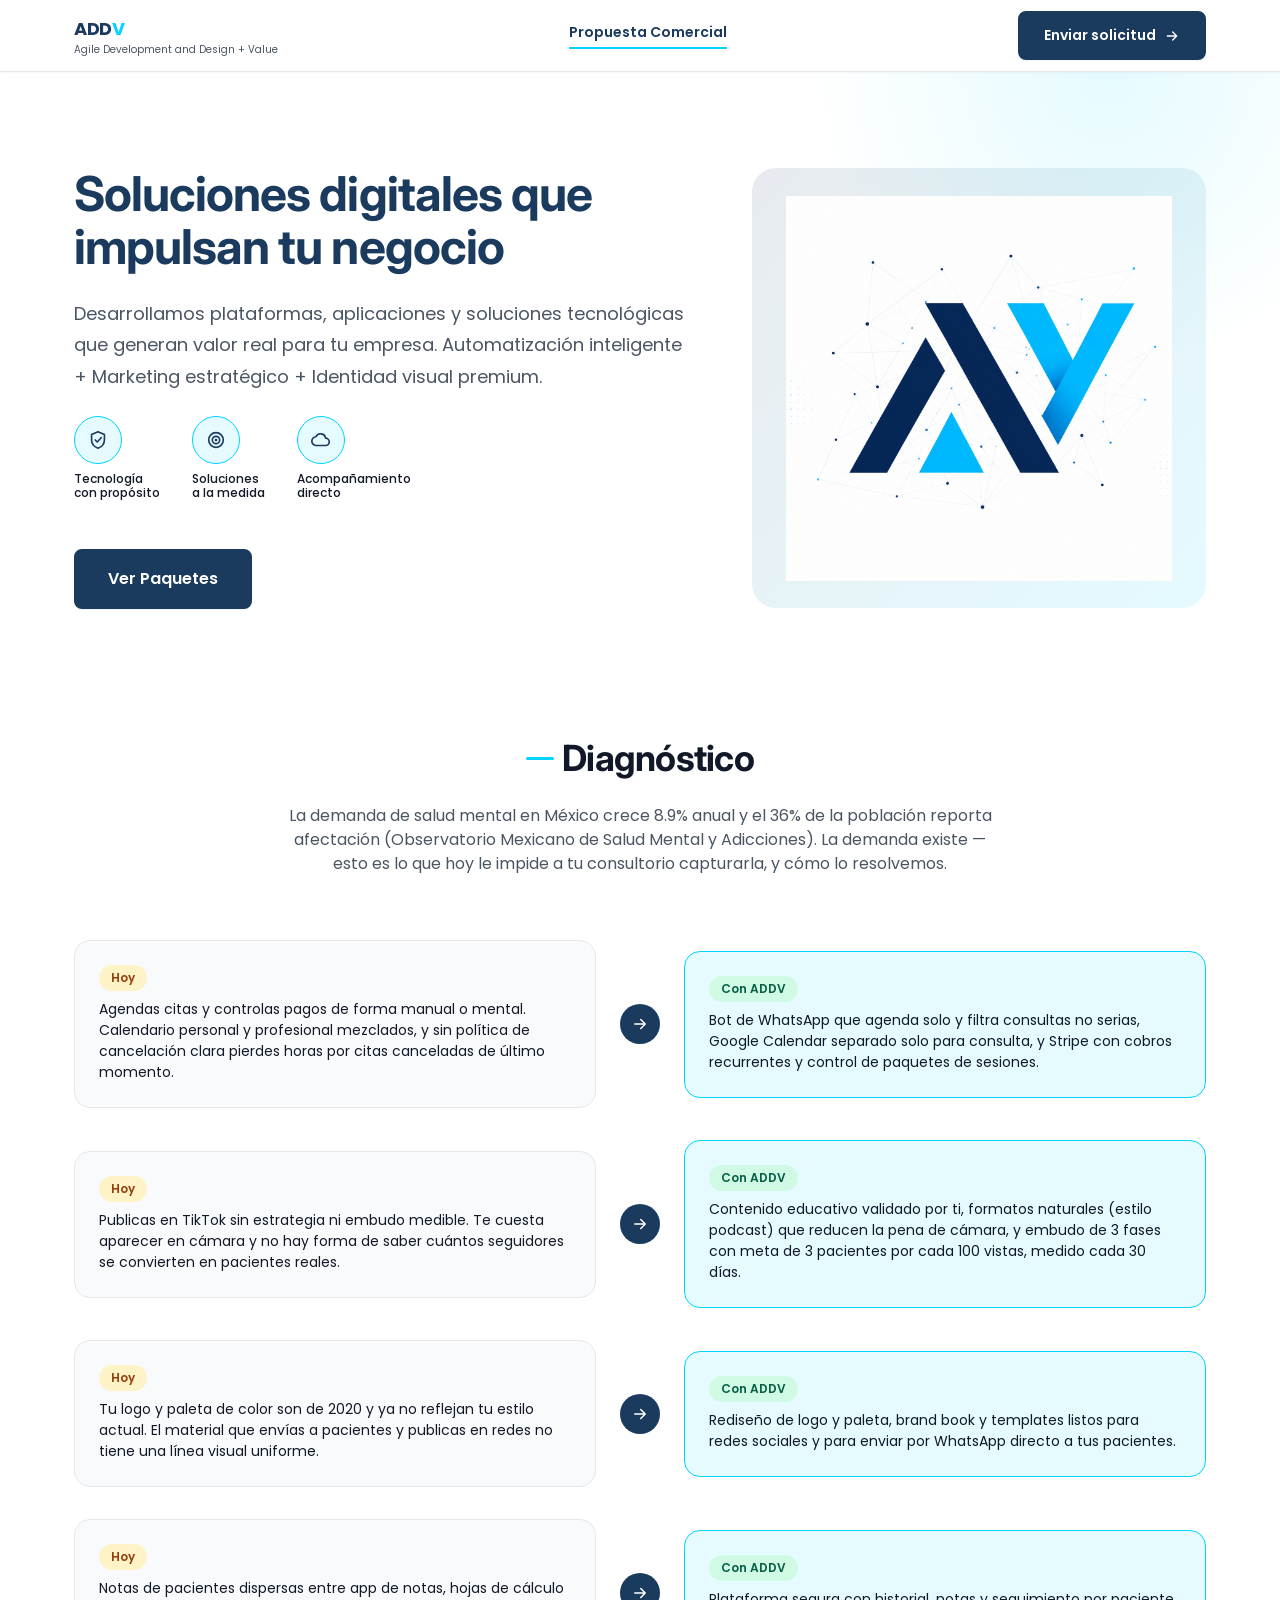
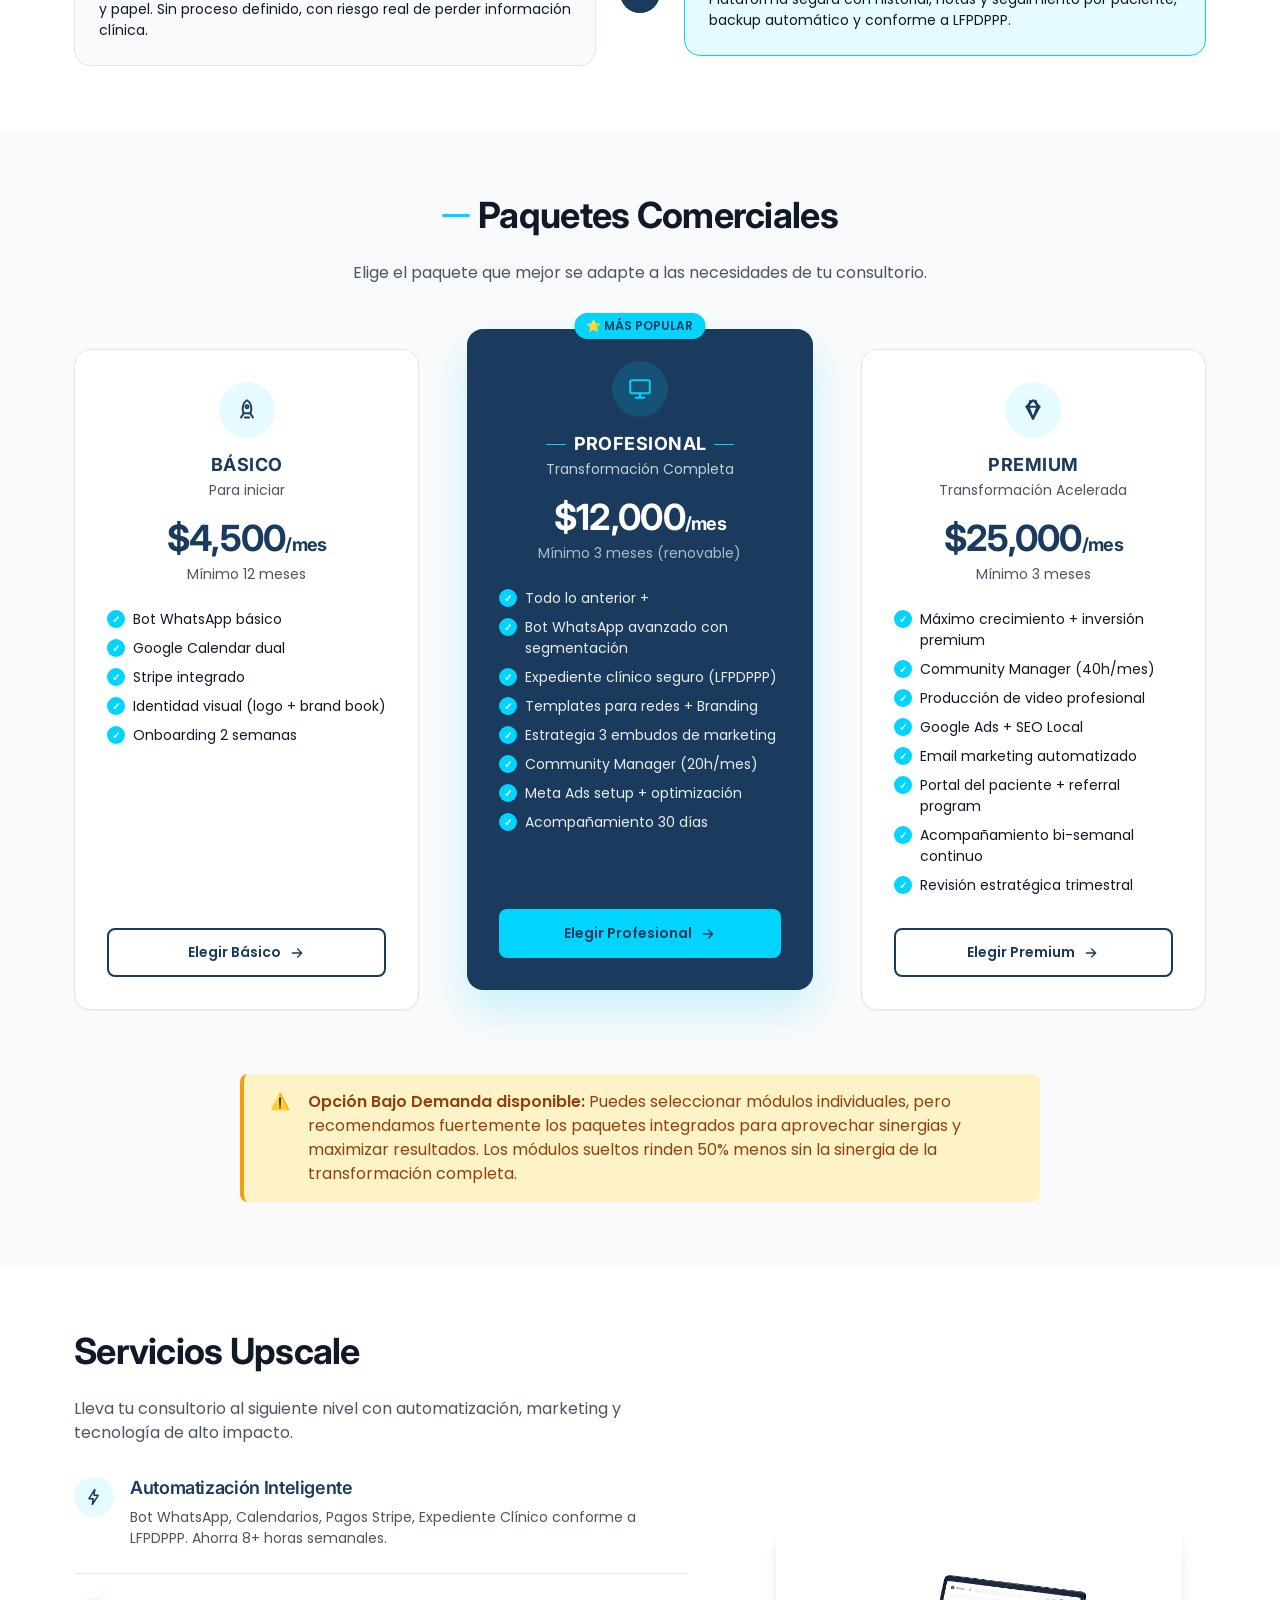
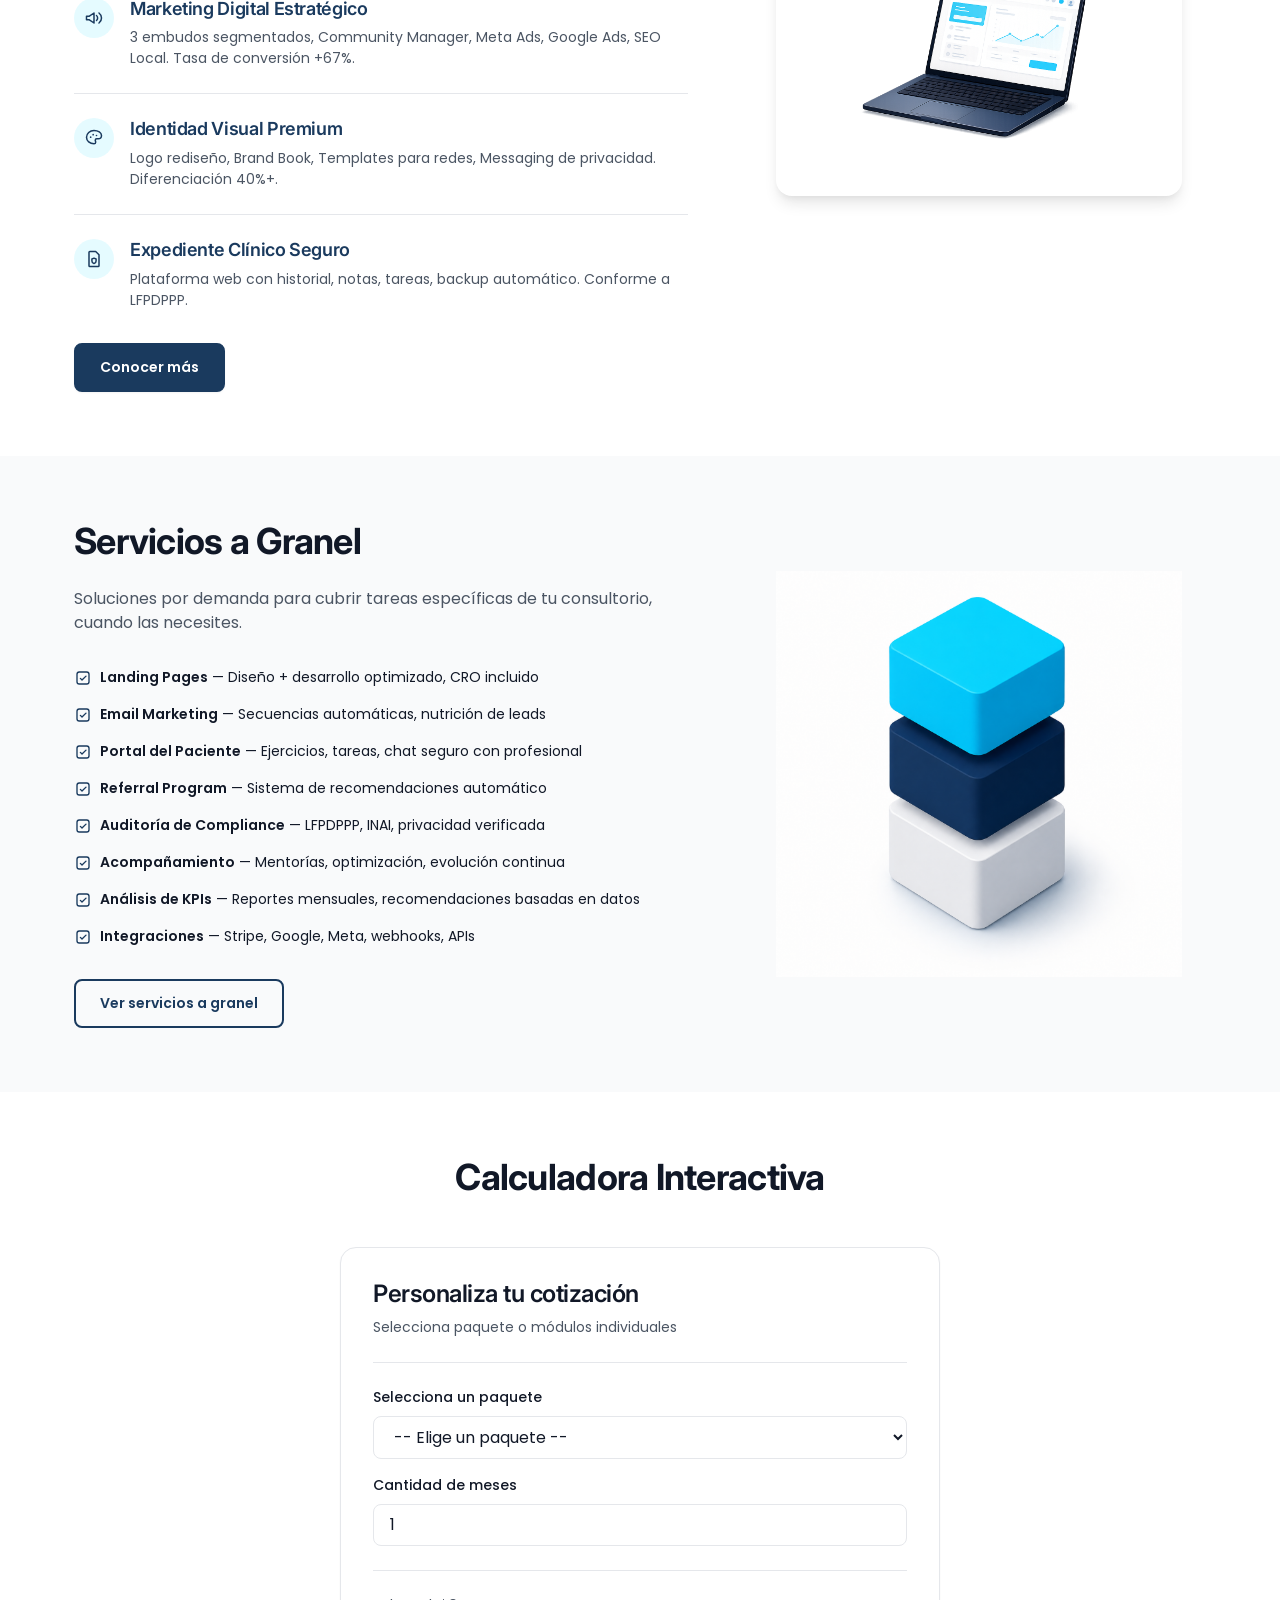
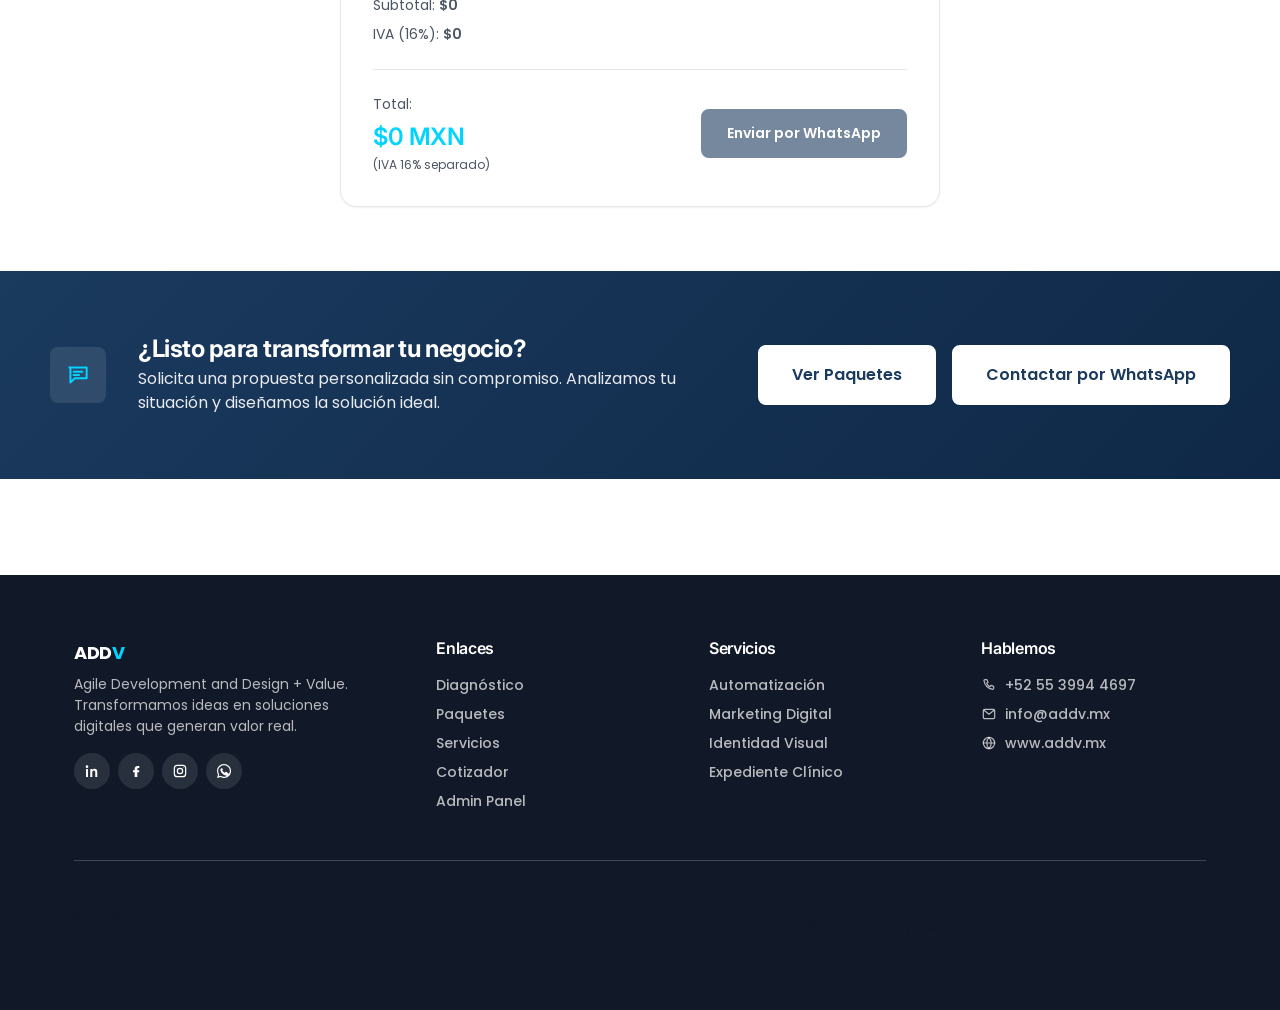
==== commit 1424cd55: "fix: link de addv.mx, footer sin Legal, sync de paquete elegido en cotizador - www.addv.mx apuntaba " ====
--- a/index.html
+++ b/index.html
@@ -252,7 +252,7 @@
               </div>
 
               <div class="pricing-cta">
-                <button class="btn btn-secondary btn-full" onclick="selectPackage('basico')">Elegir Básico <svg aria-hidden="true" style="width:16px;height:16px;"><use href="#icon-arrow-right"/></svg></button>
+                <button class="btn btn-secondary btn-full" onclick="elegirPaquete('basico')">Elegir Básico <svg aria-hidden="true" style="width:16px;height:16px;"><use href="#icon-arrow-right"/></svg></button>
               </div>
             </div>
           </div>
@@ -283,7 +283,7 @@
               </div>
 
               <div class="pricing-cta">
-                <button class="btn btn-accent btn-full" onclick="selectPackage('profesional')">Elegir Profesional <svg aria-hidden="true" style="width:16px;height:16px;"><use href="#icon-arrow-right"/></svg></button>
+                <button class="btn btn-accent btn-full" onclick="elegirPaquete('profesional')">Elegir Profesional <svg aria-hidden="true" style="width:16px;height:16px;"><use href="#icon-arrow-right"/></svg></button>
               </div>
             </div>
           </div>
@@ -312,7 +312,7 @@
               </div>
 
               <div class="pricing-cta">
-                <button class="btn btn-secondary btn-full" onclick="selectPackage('premium')">Elegir Premium <svg aria-hidden="true" style="width:16px;height:16px;"><use href="#icon-arrow-right"/></svg></button>
+                <button class="btn btn-secondary btn-full" onclick="elegirPaquete('premium')">Elegir Premium <svg aria-hidden="true" style="width:16px;height:16px;"><use href="#icon-arrow-right"/></svg></button>
               </div>
             </div>
           </div>
@@ -521,20 +521,11 @@
         </div>
 
         <div class="footer-section">
-          <h4>Legal</h4>
-          <div class="footer-links">
-            <a href="#">Privacidad</a>
-            <a href="#">Términos</a>
-            <a href="#">Cookies</a>
-          </div>
-        </div>
-
-        <div class="footer-section">
           <h4>Hablemos</h4>
           <div class="footer-links footer-links-icon">
             <a href="tel:+525539944697"><svg aria-hidden="true"><use href="#icon-phone"/></svg> +52 55 3994 4697</a>
             <a href="mailto:info@addv.mx"><svg aria-hidden="true"><use href="#icon-mail"/></svg> info@addv.mx</a>
-            <a href="https://wa.me/525539944697" target="_blank" rel="noopener noreferrer"><svg aria-hidden="true"><use href="#icon-globe"/></svg> www.addv.mx</a>
+            <a href="https://addv.mx" target="_blank" rel="noopener noreferrer"><svg aria-hidden="true"><use href="#icon-globe"/></svg> www.addv.mx</a>
           </div>
         </div>
       </div>
--- a/css/layout.css
+++ b/css/layout.css
@@ -918,7 +918,7 @@
   max-width: var(--max-width-container);
   margin: 0 auto;
   display: grid;
-  grid-template-columns: 1.4fr 1fr 1fr 1fr 1fr;
+  grid-template-columns: 1.4fr 1fr 1fr 1fr;
   gap: var(--space-2xl);
   margin-bottom: var(--space-2xl);
 }
--- a/css/responsive.css
+++ b/css/responsive.css
@@ -567,7 +567,7 @@
   }
 
   .footer-content {
-    grid-template-columns: 1.4fr 1fr 1fr 1fr 1fr;
+    grid-template-columns: 1.4fr 1fr 1fr 1fr;
   }
 
   /* Mejora visual en hover en desktop */
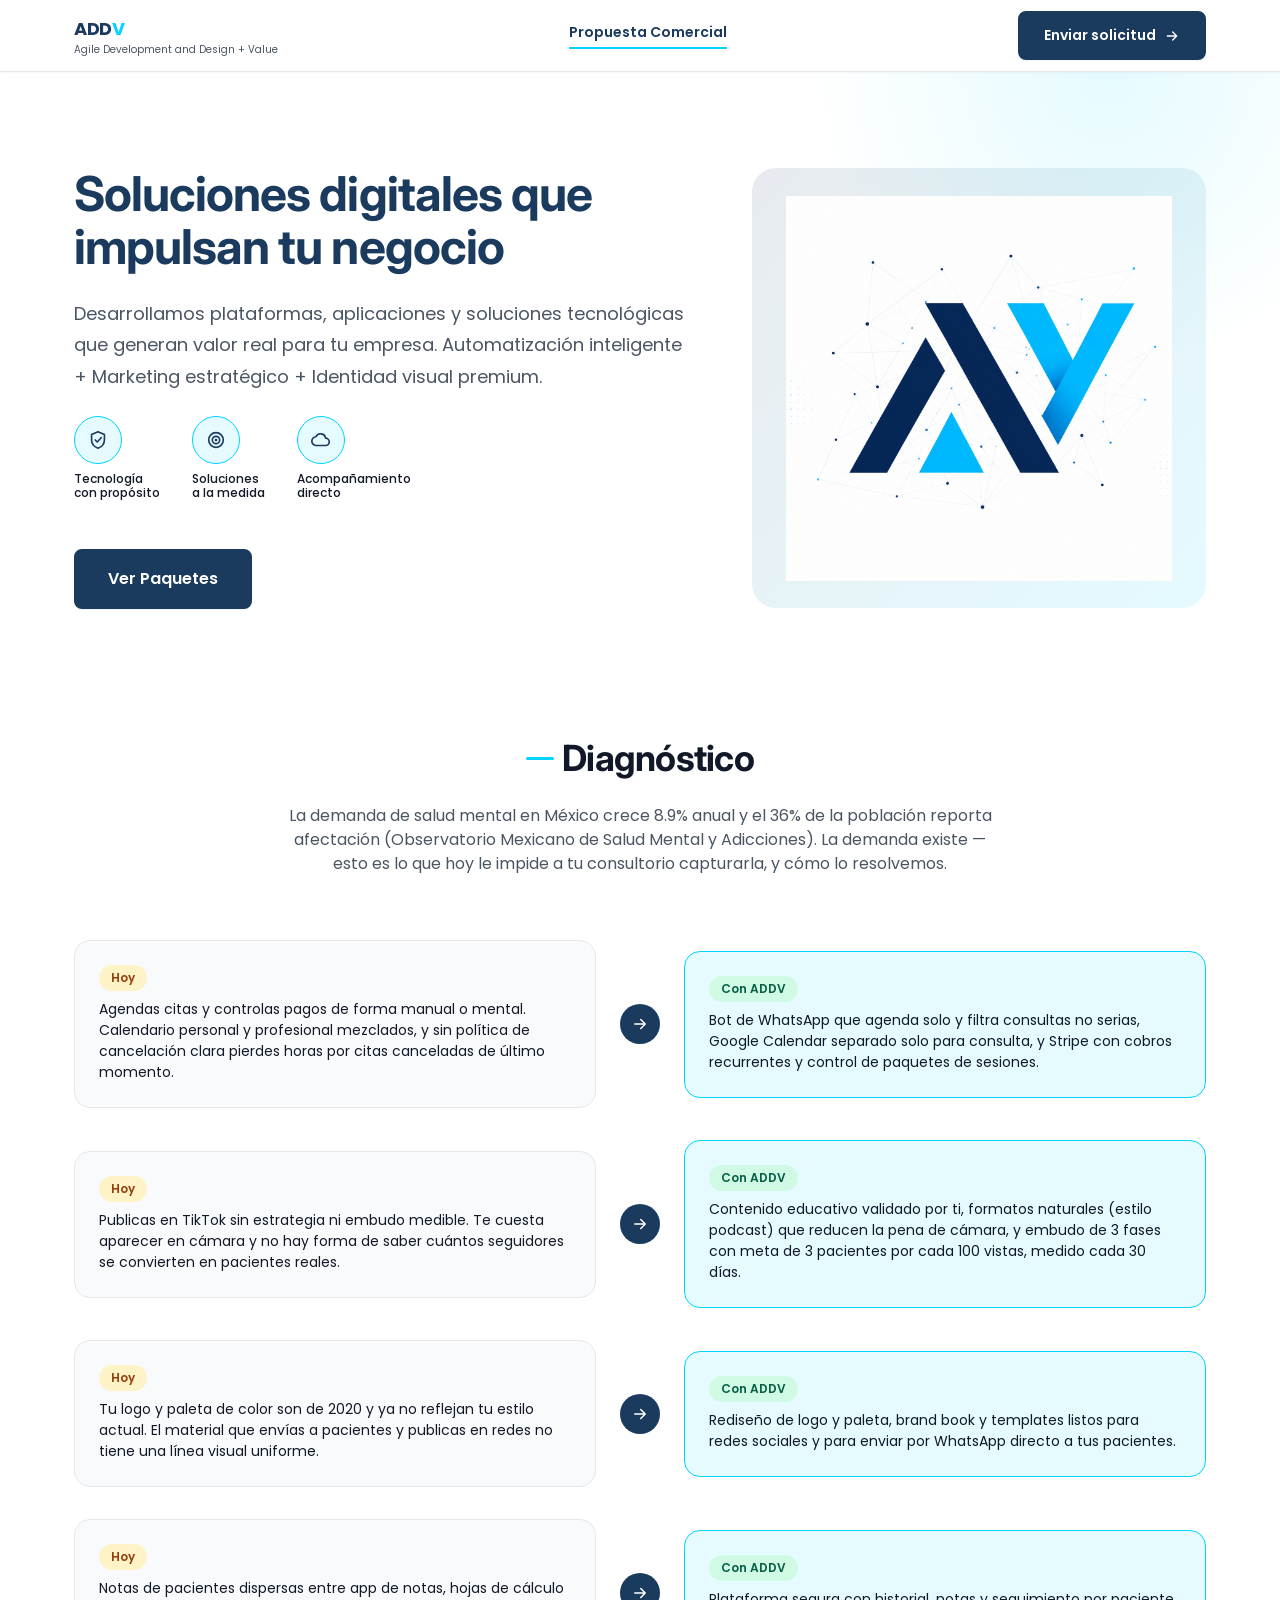
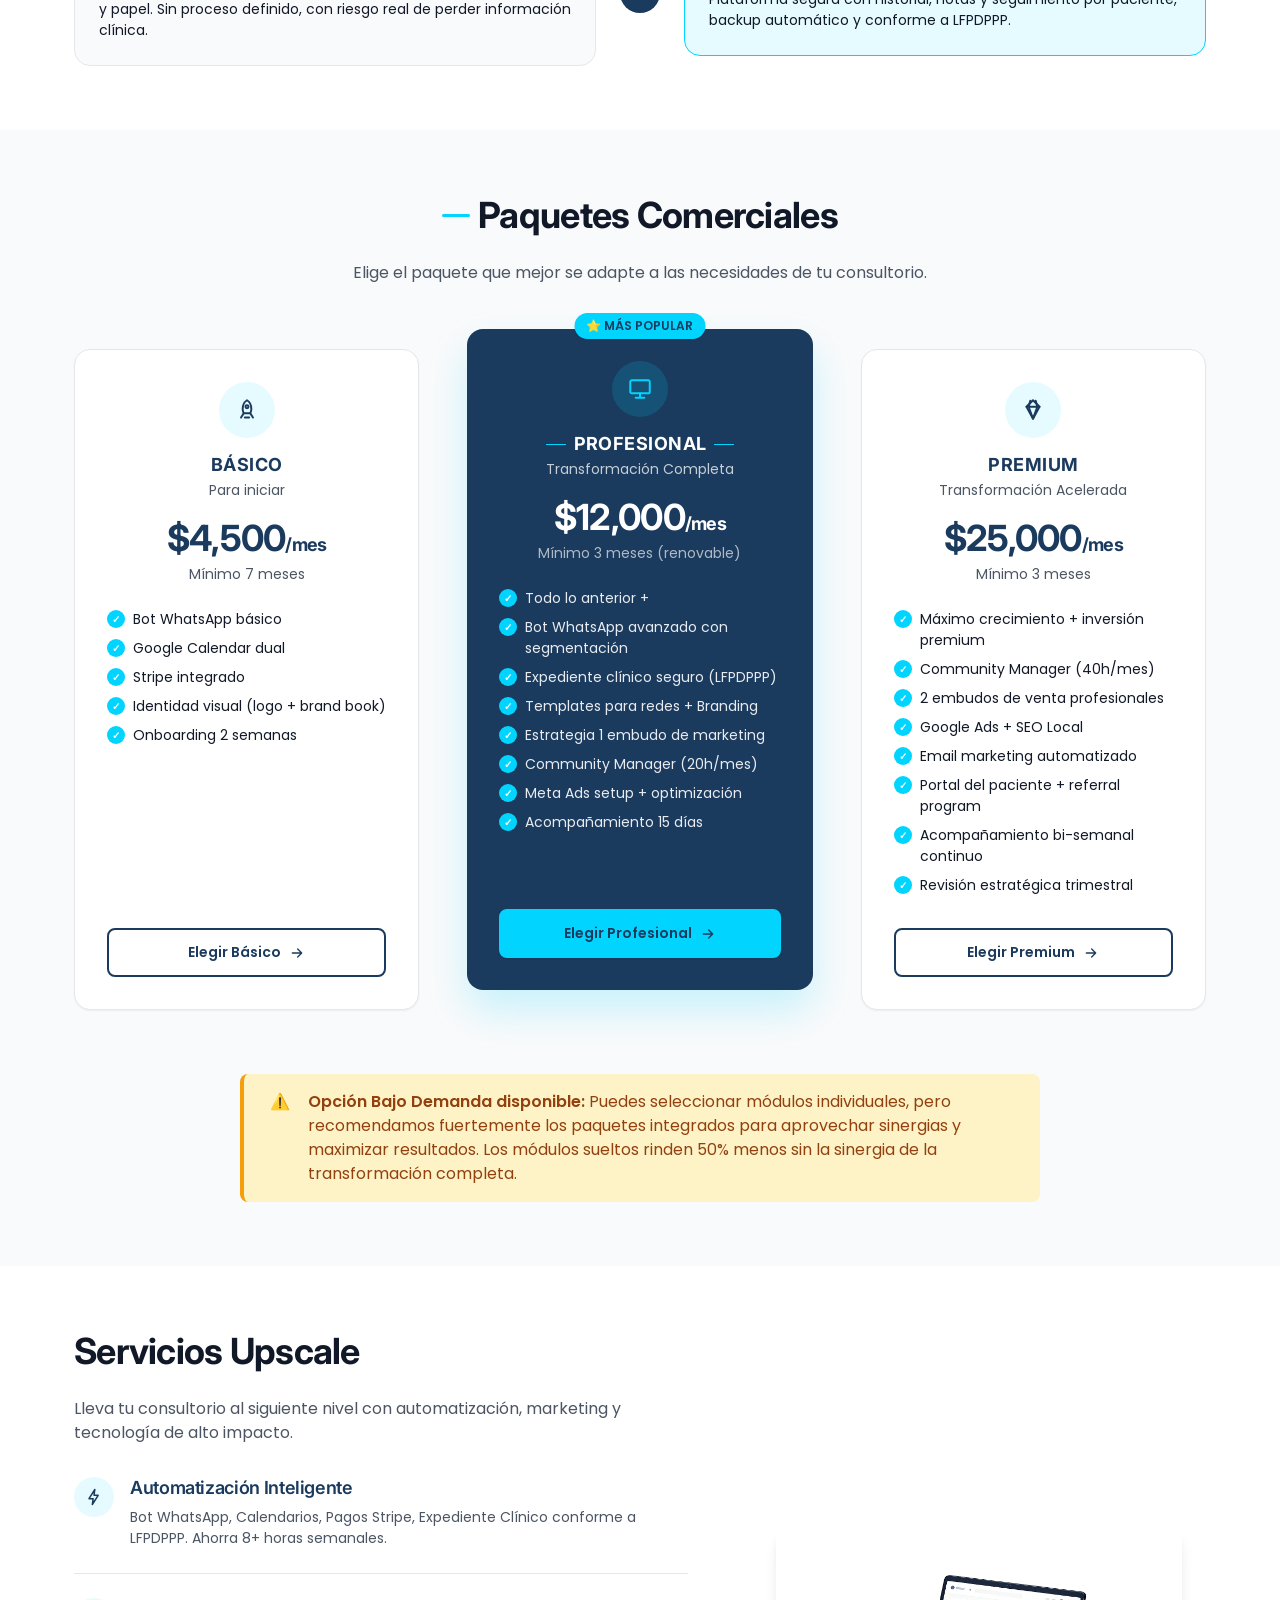
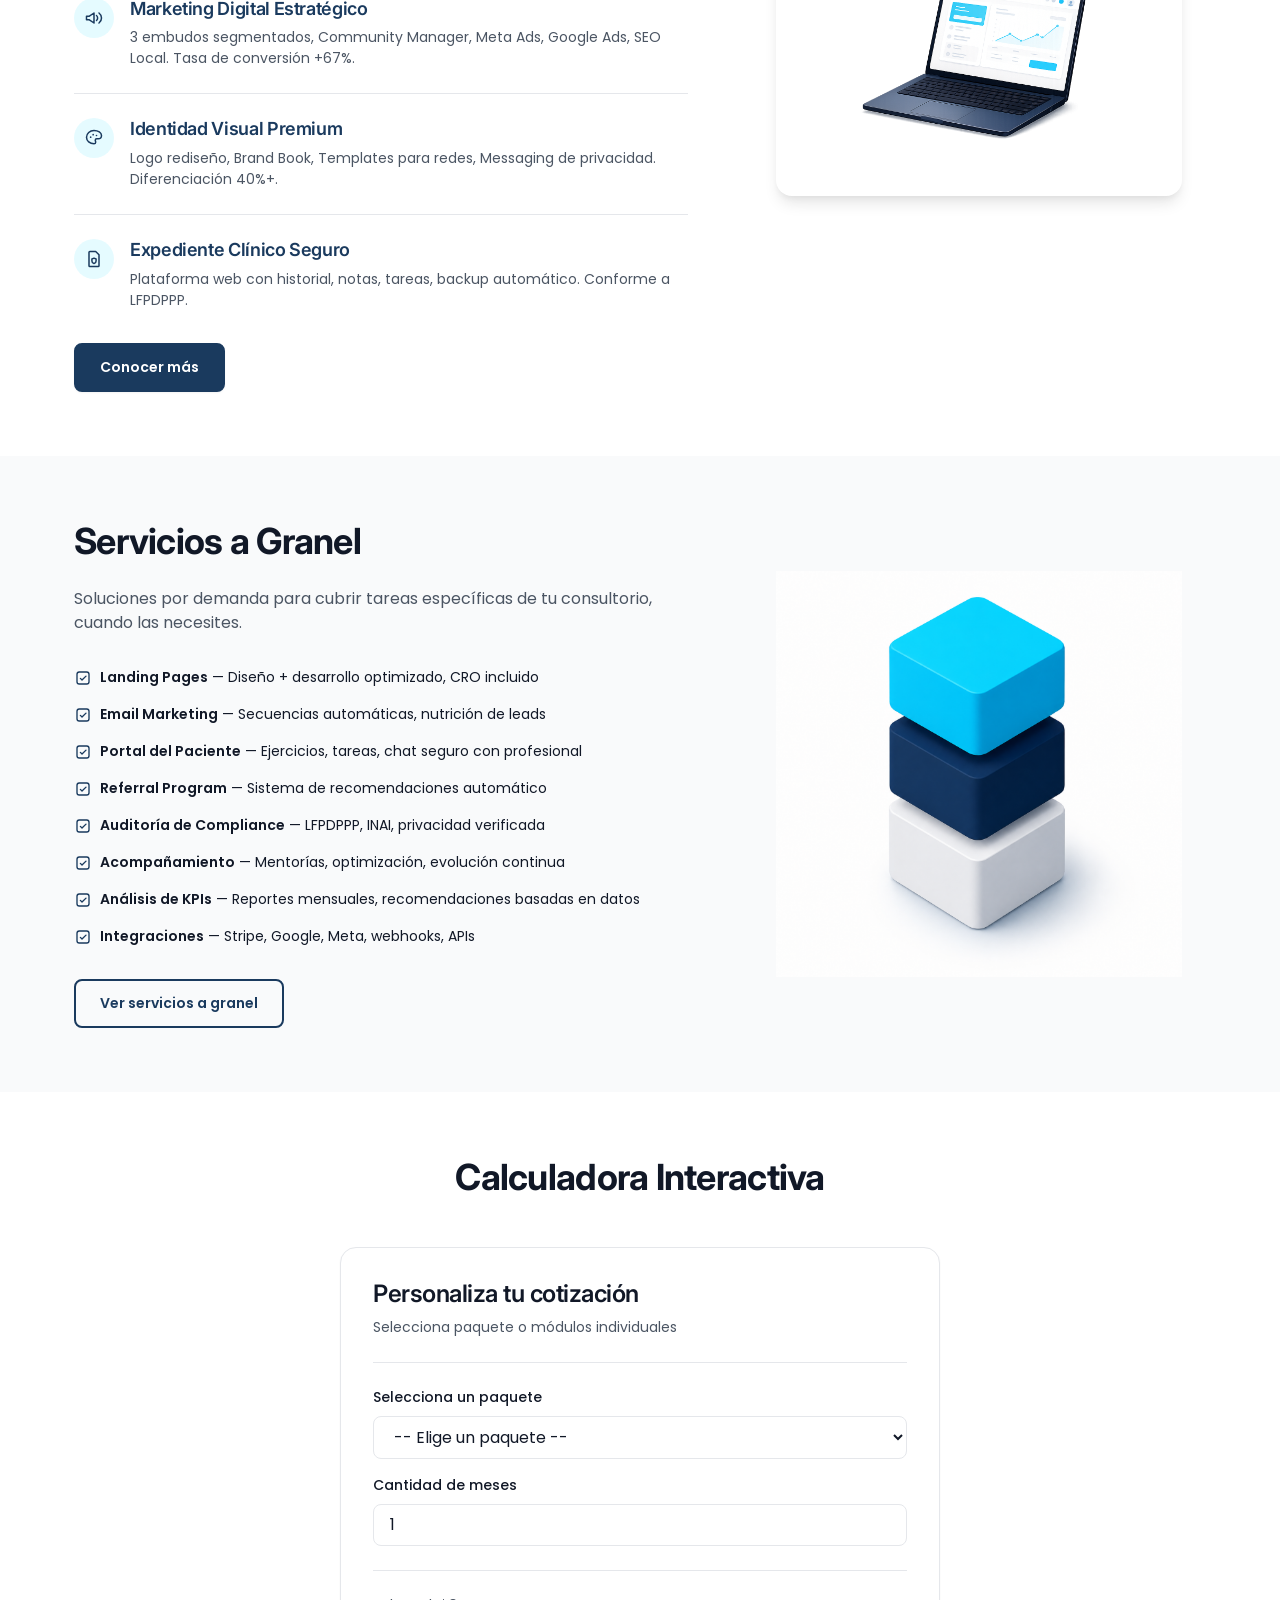
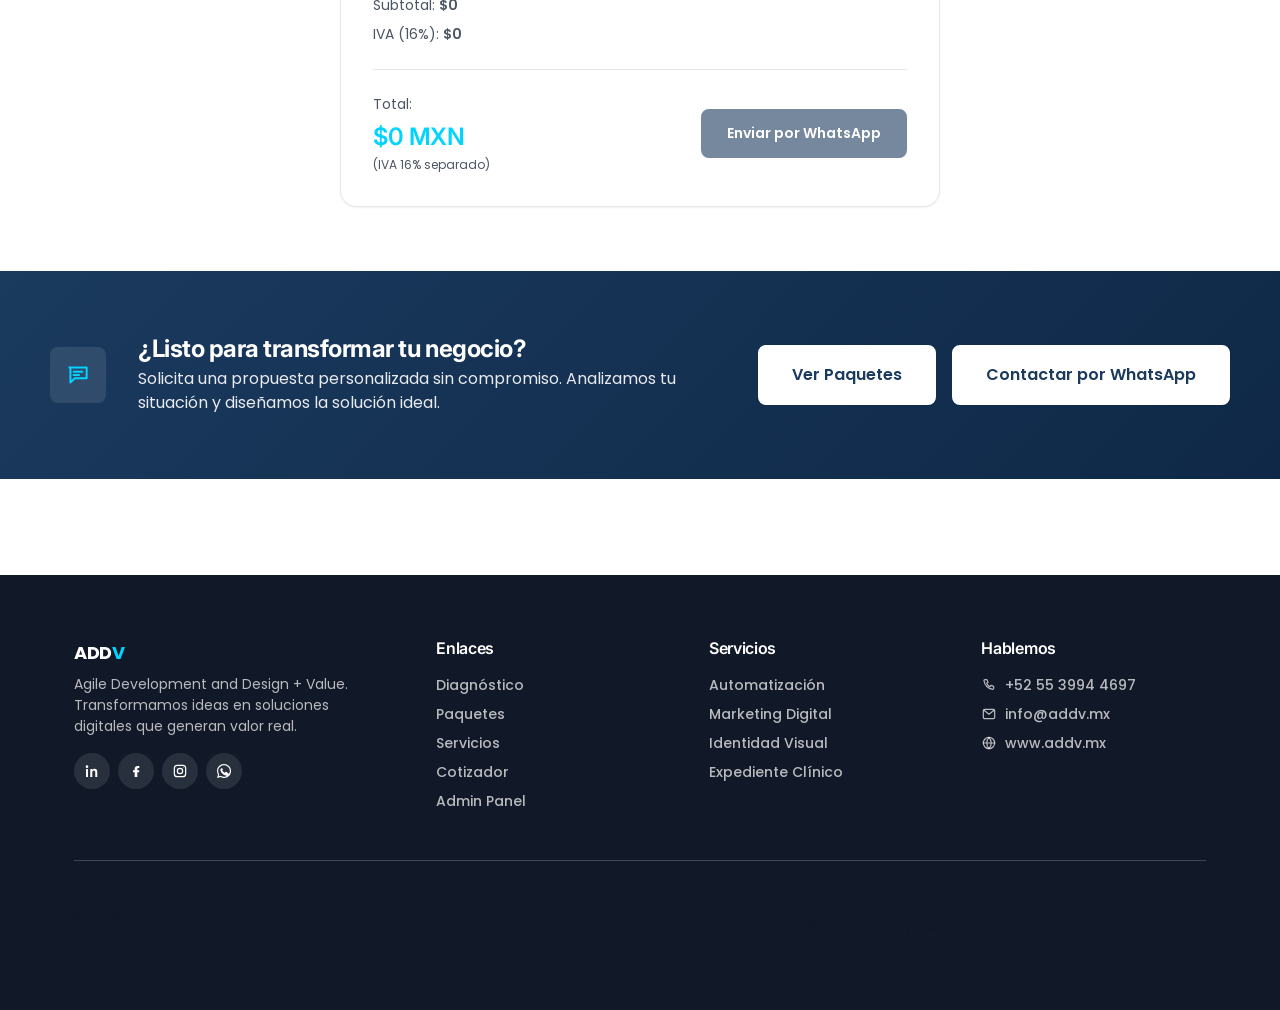
==== commit 7dbcfff0: "feat: ajusta paquetes básico, profesional y premium - Básico: mínimo 12 -> 7 meses - Profesional: 3 " ====
--- a/index.html
+++ b/index.html
@@ -240,7 +240,7 @@
                 <h3 class="pricing-name">Básico</h3>
                 <p class="pricing-subtitle">Para iniciar</p>
                 <h4 class="pricing-price" data-price-for="basico">$4,500<span style="font-size: 0.5em;">/mes</span></h4>
-                <p class="pricing-price-desc">Mínimo 12 meses</p>
+                <p class="pricing-price-desc">Mínimo 7 meses</p>
               </div>
 
               <div class="pricing-features">
@@ -276,10 +276,10 @@
                 <div class="pricing-feature">Bot WhatsApp avanzado con segmentación</div>
                 <div class="pricing-feature">Expediente clínico seguro (LFPDPPP)</div>
                 <div class="pricing-feature">Templates para redes + Branding</div>
-                <div class="pricing-feature">Estrategia 3 embudos de marketing</div>
+                <div class="pricing-feature">Estrategia 1 embudo de marketing</div>
                 <div class="pricing-feature">Community Manager (20h/mes)</div>
                 <div class="pricing-feature">Meta Ads setup + optimización</div>
-                <div class="pricing-feature">Acompañamiento 30 días</div>
+                <div class="pricing-feature">Acompañamiento 15 días</div>
               </div>
 
               <div class="pricing-cta">
@@ -303,7 +303,7 @@
               <div class="pricing-features">
                 <div class="pricing-feature">Máximo crecimiento + inversión premium</div>
                 <div class="pricing-feature">Community Manager (40h/mes)</div>
-                <div class="pricing-feature">Producción de video profesional</div>
+                <div class="pricing-feature">2 embudos de venta profesionales</div>
                 <div class="pricing-feature">Google Ads + SEO Local</div>
                 <div class="pricing-feature">Email marketing automatizado</div>
                 <div class="pricing-feature">Portal del paciente + referral program</div>
